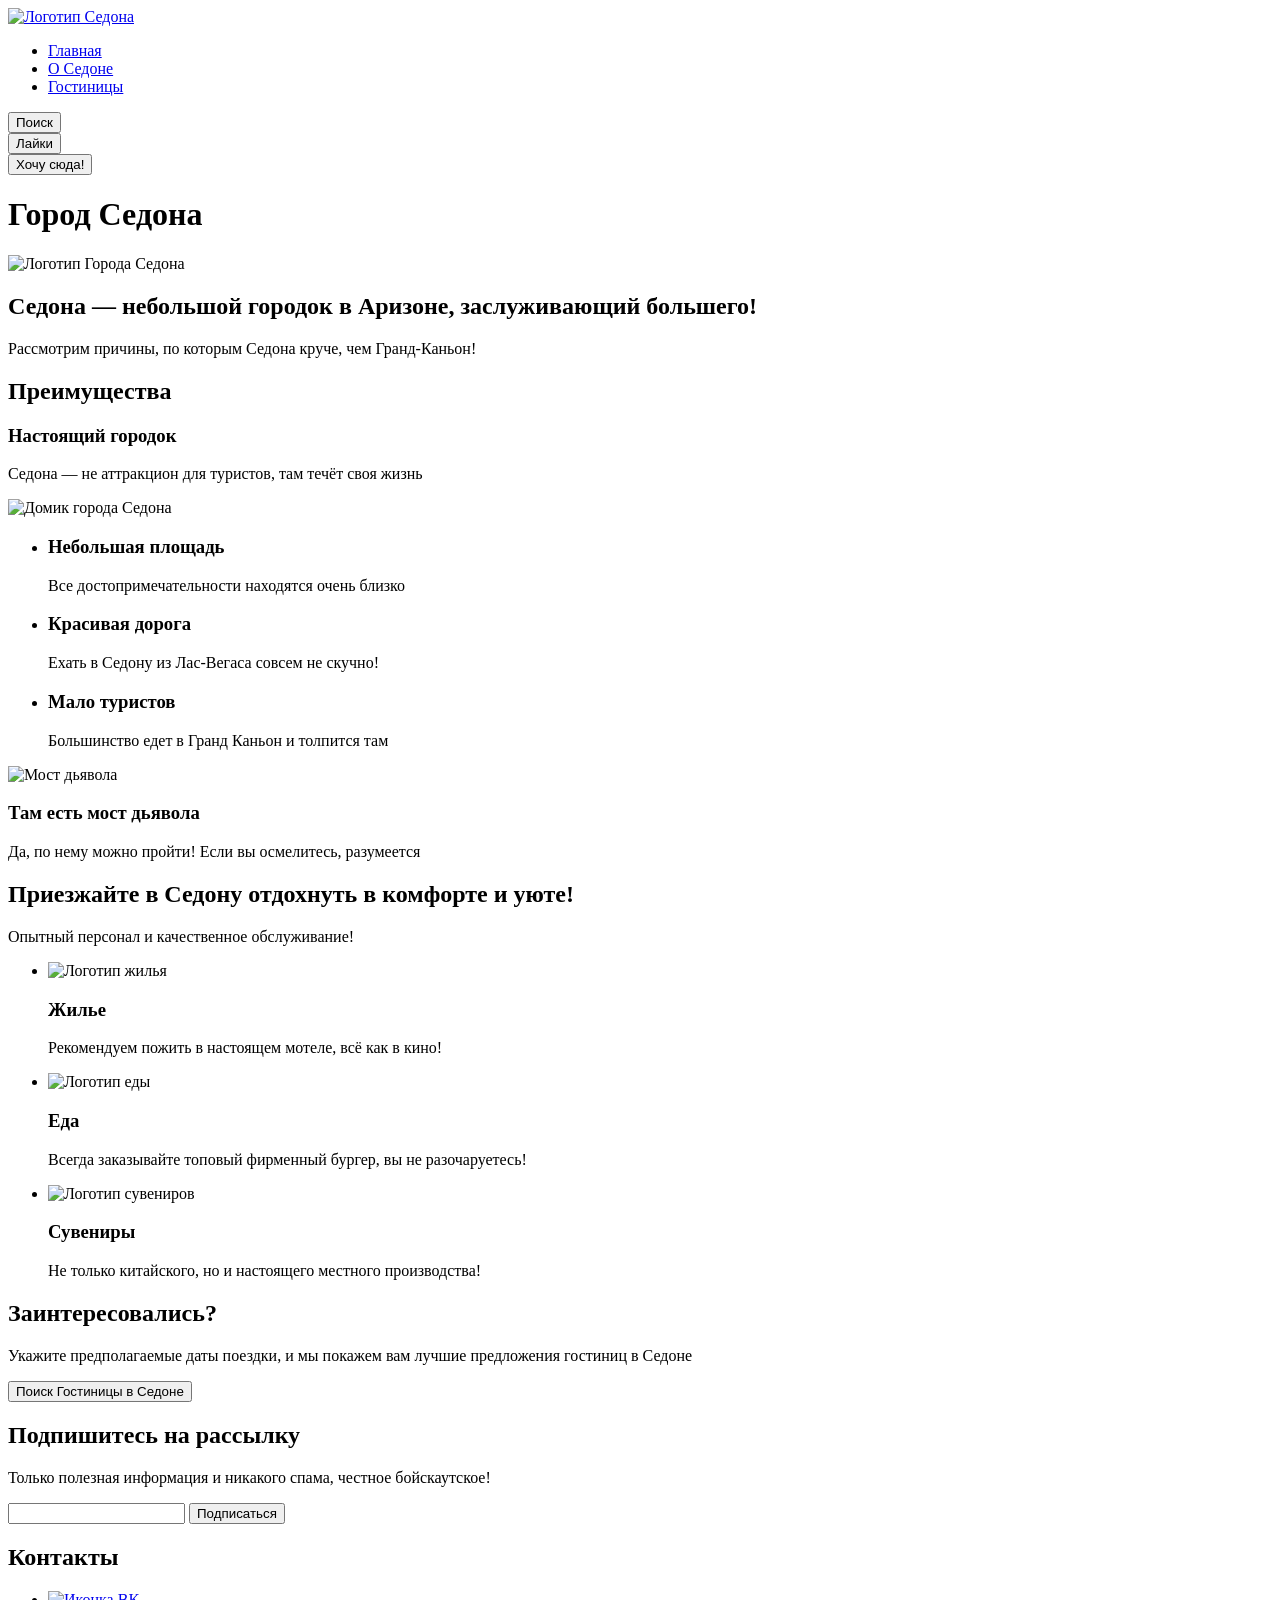
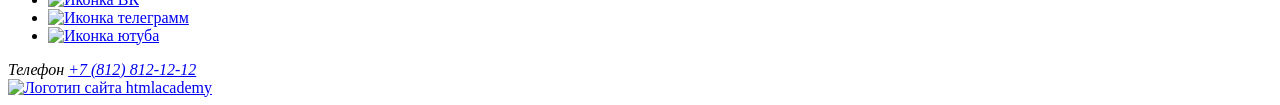
==== index.html @ 0392959b "Исправил ошибки" ====
<!DOCTYPE html>
<html lang="ru">

  <head>
    <meta charset="utf-8">
    <title>HTML Academy: Седона</title>
  </head>

  <body>
    <header class="page-header">
      <nav class="navigation">
        <a class="navigation-link" href="index.html">
          <img class="navigation-logo" src="" alt="Логотип Седона">
        </a>
        <ul class="navigation-list">
        </li>
        <li class="navigation-item">
          <a class="navigation-link" href="index.html">Главная</a>
        </li>
        <li class="navigation-item">
          <a class="navigation-link" href="#">О Седоне</a>
        </li>
        <li class="navigation-item">
          <a class="navigation-link" href="catalog.html">Гостиницы</a>
        </li>
        </ul>
        <div class="navigation-list navigation-user">
          <div class="navigation-item">
            <button class="navigation-button">
              <span class="visually-hidden">Поиск</span>
            </button>
          </div>
          <div class="navigation-item">
            <button class="navigation-button">
              <span class="visually-hidden">Лайки</span>
            </button>
          </div>
          <div class="navigation-item">
            <button class="navigation-button">Хочу сюда!</button>
          </div>
        </div>
      </nav>
    </header>
    <main class="main-index">
      <h1 class="visually-hidden">Город Седона</h1>
      <img class="logo" src="" alt="Логотип Города Седона">
      <section class="description">
        <h2 class="description-title">Седона — небольшой городок в Аризоне,
          заслуживающий большего!
        </h2>
        <p class="description-paragraph">Рассмотрим причины, по которым Седона круче, чем Гранд-Каньон!</p>
      </section>
      <h2 class="visually-hidden">Преимущества</h2>
      <section class="advantages">
        <h3 class="advantages-title">Настоящий городок</h2>
          <p class="advantages-description">Седона — не аттракцион для туристов, там течёт своя жизнь</p>
          <img class="photo-home" src="" alt="Домик города Седона">
      </section>
      <section class="advantages">
        <ul class="advantages-list">
          <li class="advantages-item">
            <h3 class="advantages-title">Небольшая площадь</h3>
            <p class="advantages-description">Все достопримечательности находятся очень близко</p>
          </li>
          <li class="advantages-item">
            <h3 class="advantages-title">Красивая дорога</h3>
            <p class="advantages-description">Ехать в Седону из Лас-Вегаса совсем не скучно!</p>
          </li>
          <li class="advantages-item">
            <h3 class="advantages-title">Мало туристов</h3>
            <p class="advantages-description">Большинство едет в Гранд Каньон и толпится там</p>
          </li>
        </ul>
      </section>
      <section class="advantages">
        <img class="img-home" src="" alt="Мост дьявола">
        <h3 class="advantages-title">Там есть мост дьявола</h2>
          <p class="advantages-description">Да, по нему можно пройти! Если вы осмелитесь, разумеется</p>
      </section>
      <section class="services">
        <h2 class="services-title">Приезжайте в Седону отдохнуть в комфорте и уюте!</h2>
        <p class="services-paragraph">Опытный персонал и качественное обслуживание!</p>
        <ul class="services-list">
          <li class="services-item">
            <img class="services-item-logo" src="" alt="Логотип жилья">
            <h3 class="services-item-title">Жилье</h3>
            <p class="services-item-paragraph">Рекомендуем пожить в настоящем мотеле, всё как в кино!</p>
          </li>
          <li class="services-item">
            <img class="services-item-logo" src="" alt="Логотип еды">
            <h3 class="services-item-title">Еда</h3>
            <p class="services-item-paragraph">Всегда заказывайте
              топовый фирменный бургер, вы не разочаруетесь!</p>
          </li>
          <li class="services-item">
            <img class="services-item-logo" src="" alt="Логотип сувениров">
            <h3 class="services-item-title">Сувениры</h3>
            <p class="services-item-paragraph">Не только китайского,
              но и настоящего местного производства!</p>
          </li>
        </ul>
      </section>
      <section class="search">
        <h2 class="search-title">Заинтересовались?</h2>
        <p class="search-paragraph">Укажите предполагаемые даты поездки, и мы покажем вам лучшие предложения
          гостиниц в Седоне</p>
        <button class="search-button" type="button">Поиск Гостиницы в Седоне</button>
      </section>
      <section class="appointment">
        <h2 class="appointment-title">Подпишитесь на рассылку</h2>
        <p class="appointment-paragraph">Только полезная информация и никакого спама, честное бойскаутское!</p>
        <form class="appointment-form" action="https://echo/htmlacademy.ru" method="post">
          <input type="text" name="appointment-email">
          <button class="appointment-button" type="submit">Подписаться</button>
        </form>
      </section>
    </main>
    <footer class="page-footer">
      <h2 class="visually-hidden">Контакты</h2>
      <section class="page-footer-contact">
        <ul class="page-footer-list">
          <li class="page-footer-item">
            <a class="page-footer-item-vk" href="https://vk.com/htmlacademy" target="_blank">
              <img class="page-footer-item-vk-logo" src="" alt="Иконка ВК">
            </a>
          </li>
          <li class="page-footer-item">
            <a class="page-footer-item-tg" href="https://t.me/htmlacademy" target="_blank">
              <img class="page-footer-item-tg-logo" src="" alt="Иконка телеграмм">
            </a>
          </li>
          <li class="page-footer-item">
            <a class="page-footer-item-youtube" href="https://www.youtube.com/user/htmlacademyru" target="_blank">
              <img class="page-footer-item-vk-youtube" src="" alt="Иконка ютуба">
            </a>
          </li>
        </ul>
      </section>
      <section class="page-footer-phone">
        <address class="page-footer-phone-address">
          <span class="visually-hidden">Телефон</span>
          <a class="page-footer-phone-address-number" href="tel:+78128121212">+7 (812) 812-12-12</a>
        </address>
      </section>
      <section class="page-footer-site">
        <a class="page-footer-site-link" href="https://htmlacademy.ru/" target="_blank">
          <img class="page-footer-site-logo" src="" alt="Логотип сайта htmlacademy">
        </a>
      </section>
    </footer>

  </body>

</html>
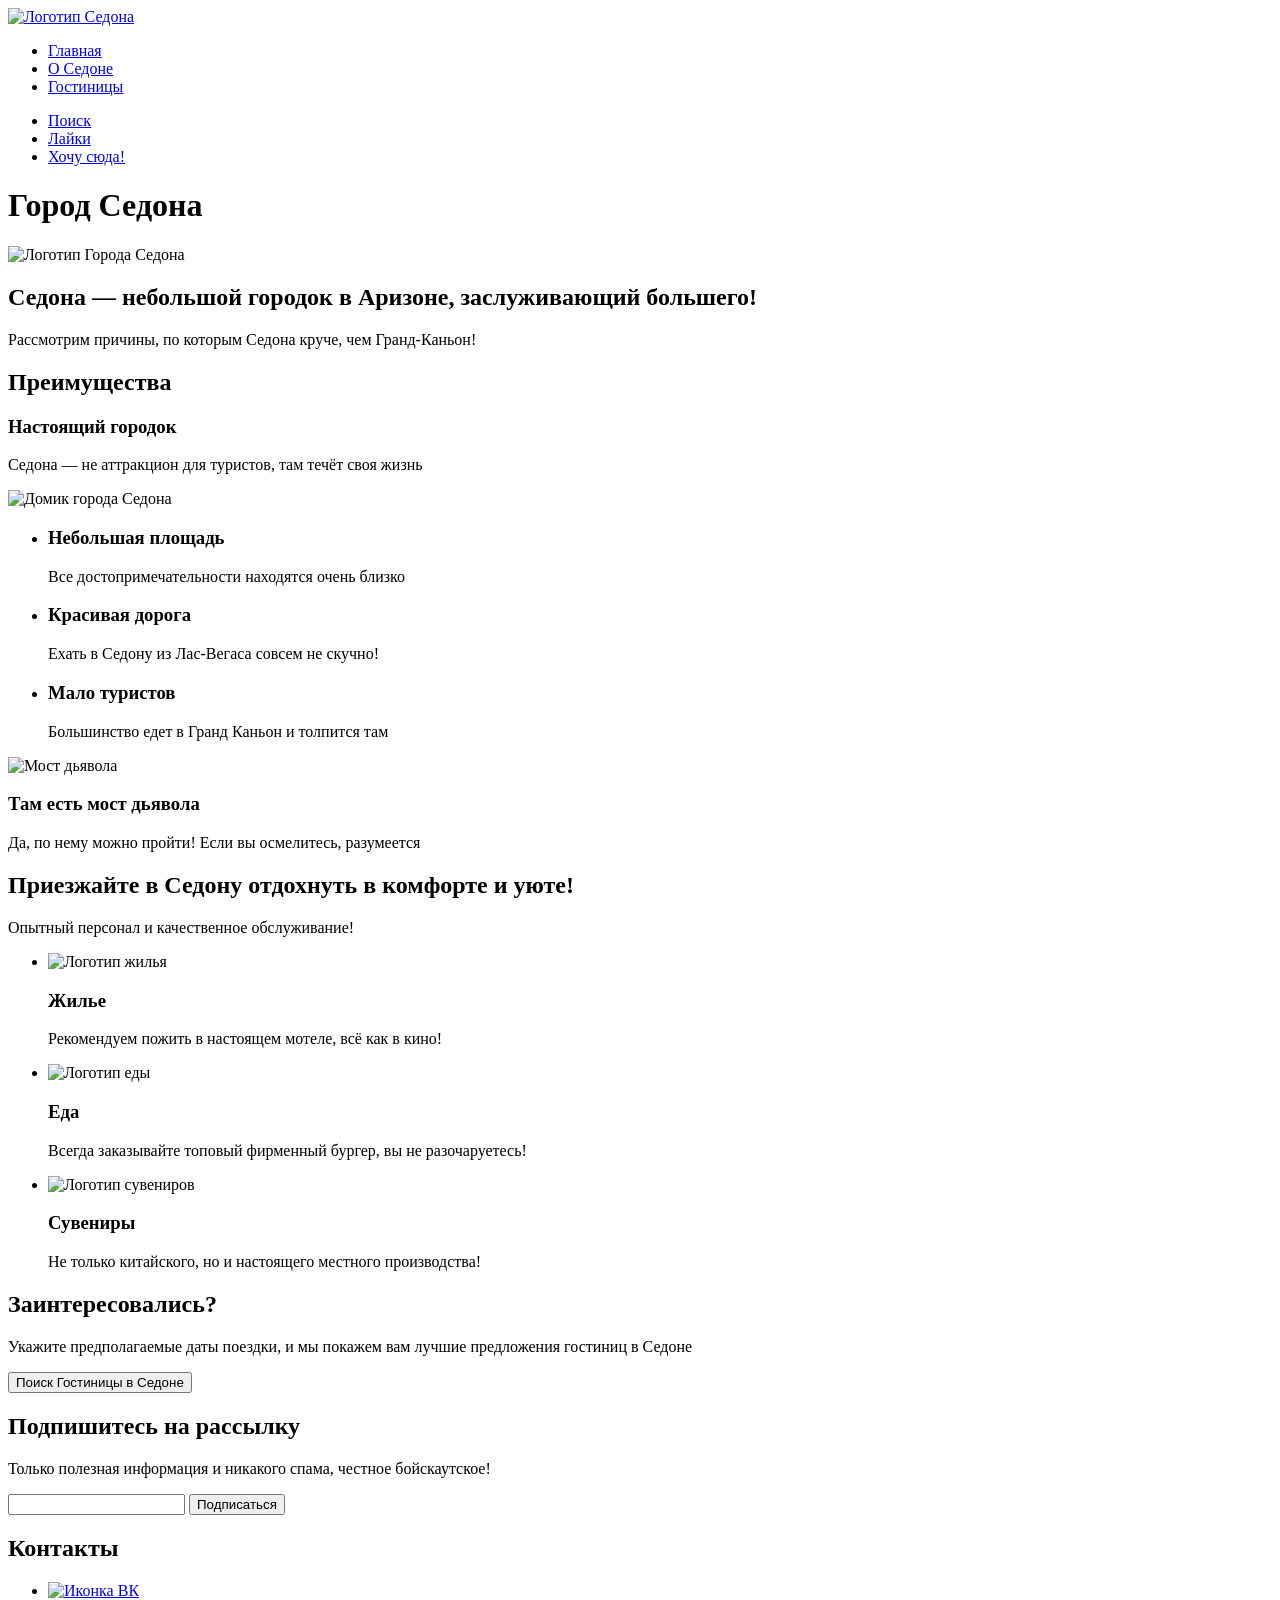
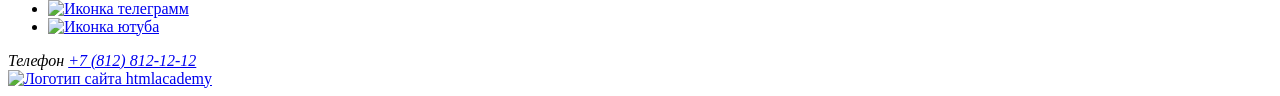
==== commit cbd17222: "Сделал поправки" ====
--- a/index.html
+++ b/index.html
@@ -9,7 +9,7 @@
   <body>
     <header class="page-header">
       <nav class="navigation">
-        <a class="navigation-link" href="index.html">
+        <a class="navigation-link" href="index.html" aria-current="page">
           <img class="navigation-logo" src="" alt="Логотип Седона">
         </a>
         <ul class="navigation-list">
@@ -24,21 +24,21 @@
           <a class="navigation-link" href="catalog.html">Гостиницы</a>
         </li>
         </ul>
-        <div class="navigation-list navigation-user">
-          <div class="navigation-item">
-            <button class="navigation-button">
+        <ul class="navigation-user">
+          <li class="navigation-user-item">
+            <a class="navigation-user-link" href="#">
               <span class="visually-hidden">Поиск</span>
-            </button>
-          </div>
-          <div class="navigation-item">
-            <button class="navigation-button">
+            </a>
+          </li>
+          <li class="navigation-user-item">
+            <a class="navigation-user-link" href="#">
               <span class="visually-hidden">Лайки</span>
-            </button>
-          </div>
-          <div class="navigation-item">
-            <button class="navigation-button">Хочу сюда!</button>
-          </div>
-        </div>
+            </a>
+          </li>
+          <li class="navigation-user-item">
+            <a class="navigation-user-link" href="#">Хочу сюда!</a>
+          </li>
+        </ul>
       </nav>
     </header>
     <main class="main-index">
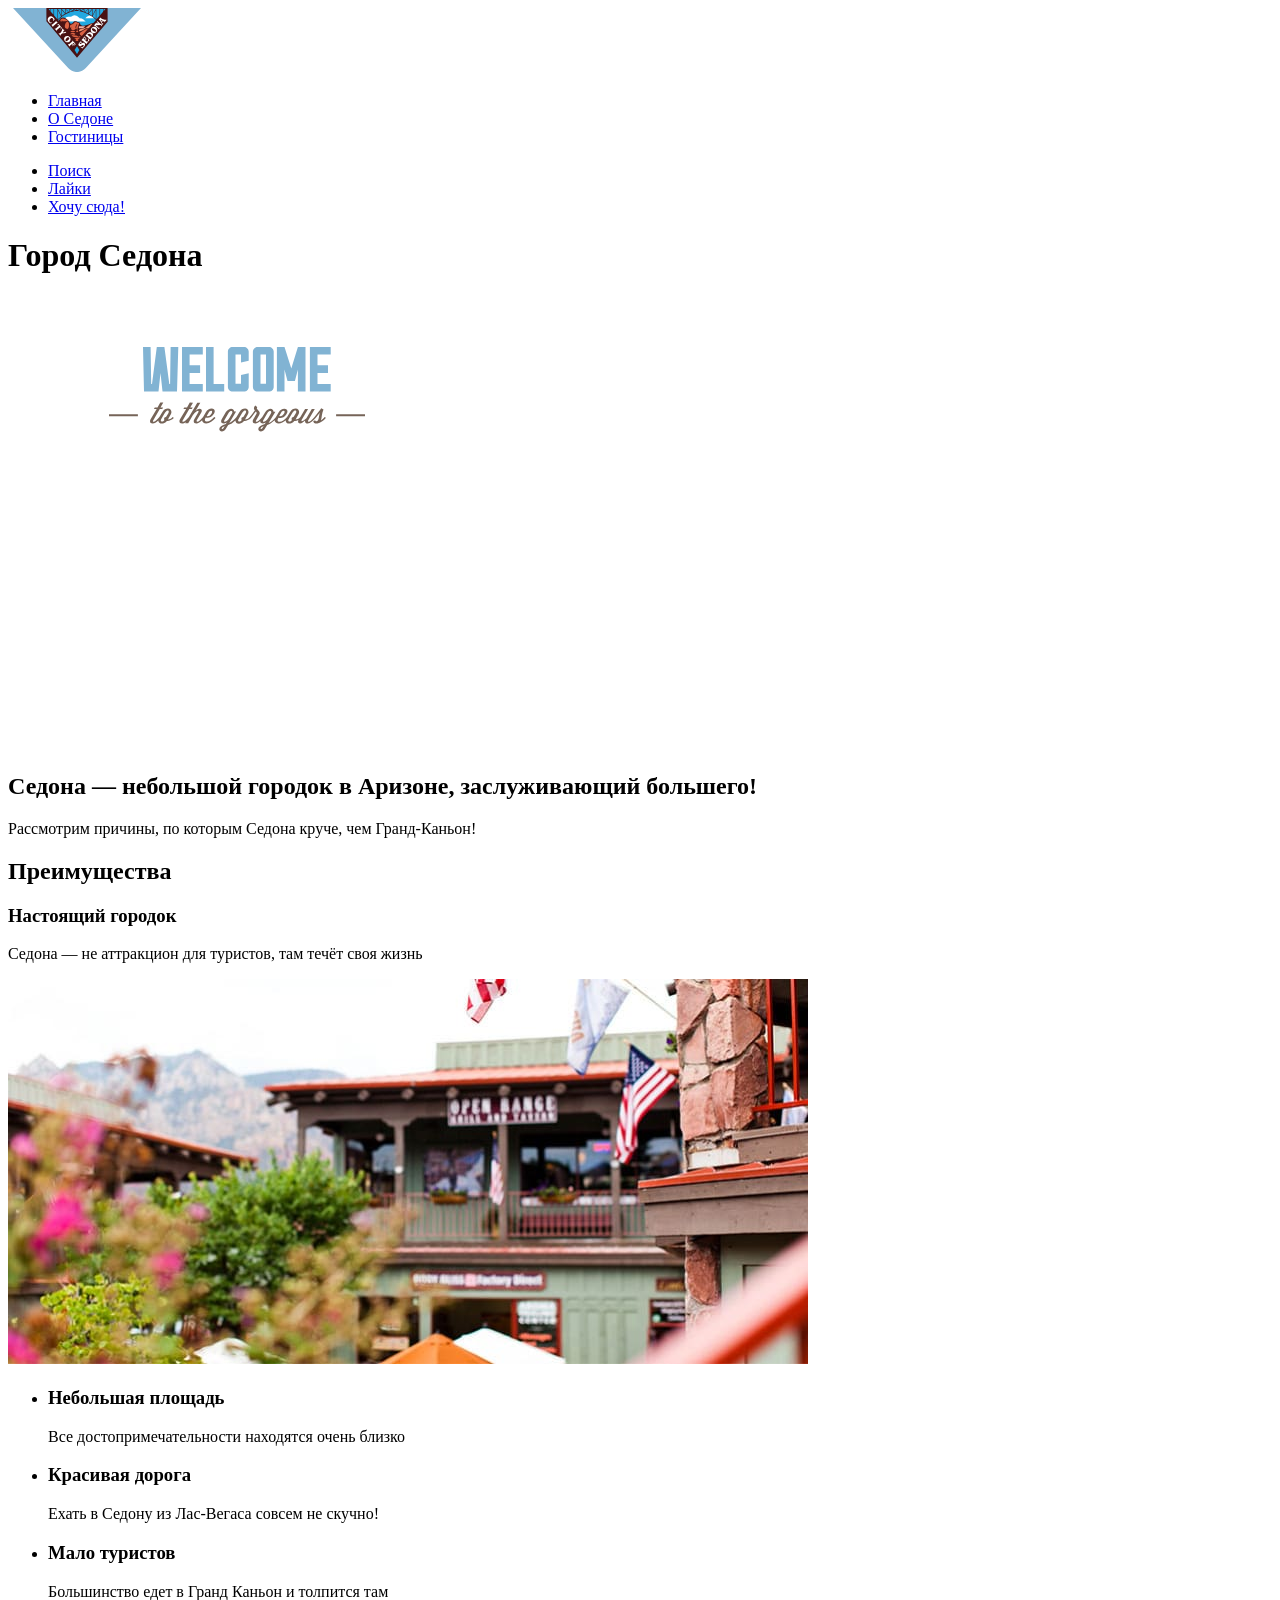
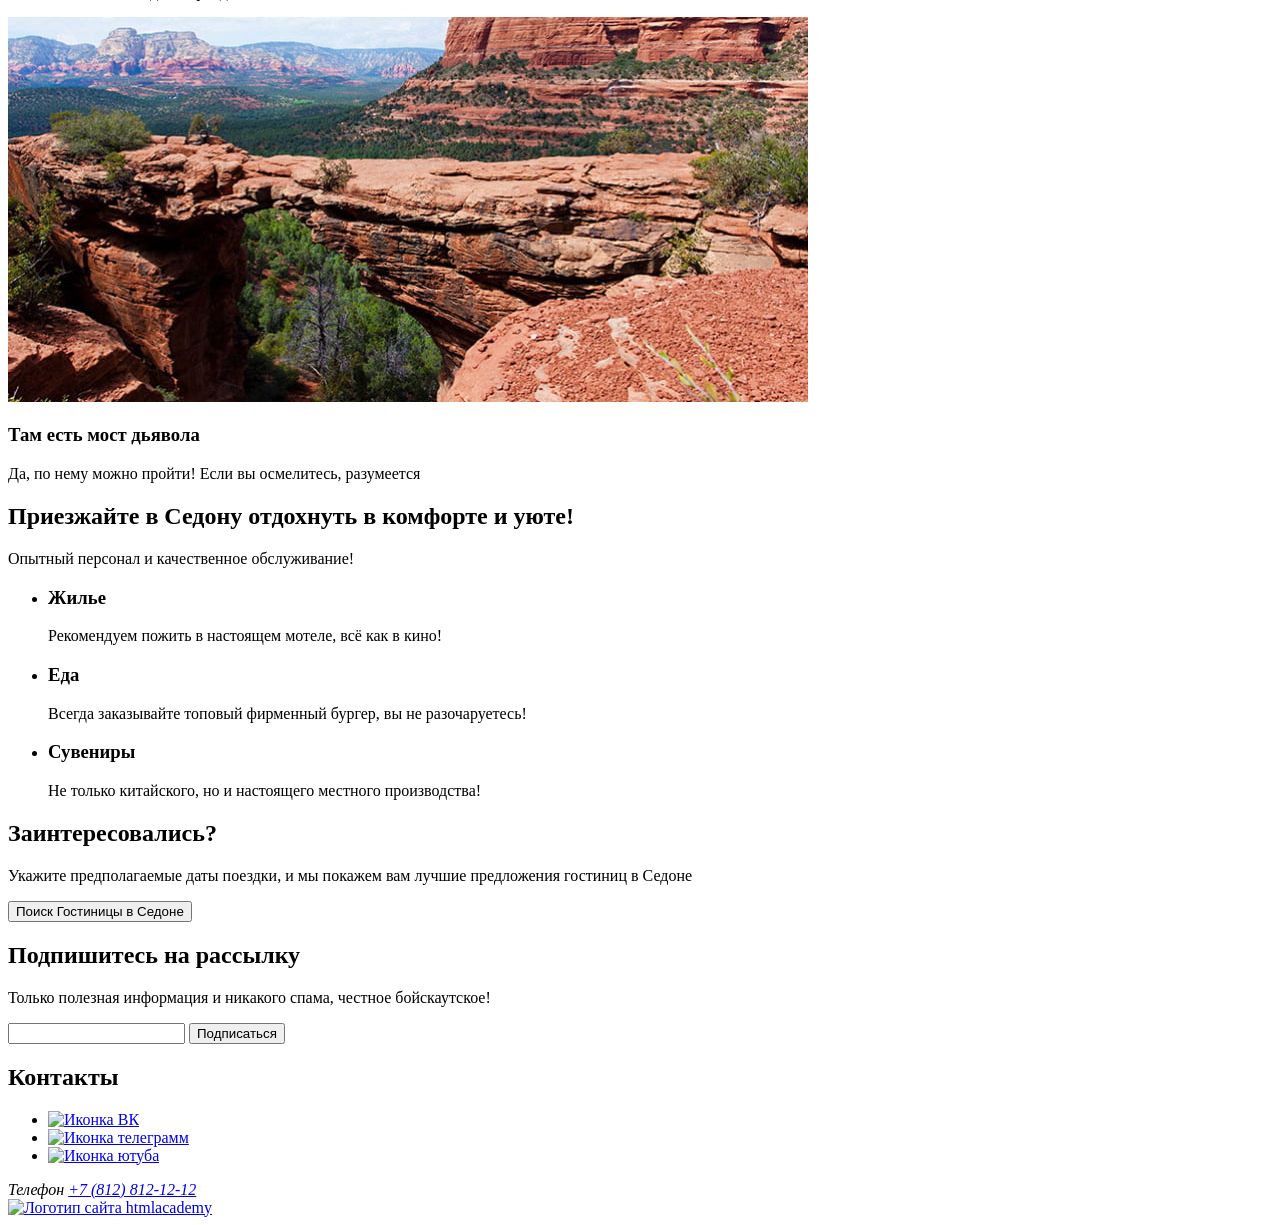
==== commit f76219cb: "добавил изображения на сайт" ====
--- a/index.html
+++ b/index.html
@@ -10,7 +10,7 @@
     <header class="page-header">
       <nav class="navigation">
         <a class="navigation-link" href="index.html" aria-current="page">
-          <img class="navigation-logo" src="" alt="Логотип Седона">
+          <img  class="navigation-logo" src="images/logo.svg" width="138" height="64" alt="Логотип Седона">
         </a>
         <ul class="navigation-list">
         </li>
@@ -43,7 +43,7 @@
     </header>
     <main class="main-index">
       <h1 class="visually-hidden">Город Седона</h1>
-      <img class="logo" src="" alt="Логотип Города Седона">
+      <img class="logo" src="images/welcome.svg" width="458"  height= "453" alt= "Логотип Города Седона">
       <section class="description">
         <h2 class="description-title">Седона — небольшой городок в Аризоне,
           заслуживающий большего!
@@ -54,7 +54,7 @@
       <section class="advantages">
         <h3 class="advantages-title">Настоящий городок</h2>
           <p class="advantages-description">Седона — не аттракцион для туристов, там течёт своя жизнь</p>
-          <img class="photo-home" src="" alt="Домик города Седона">
+          <img class="photo-home" src="images/home-sedona.jpg" width="800" height="385" alt="Домик города Седона">
       </section>
       <section class="advantages">
         <ul class="advantages-list">
@@ -73,7 +73,7 @@
         </ul>
       </section>
       <section class="advantages">
-        <img class="img-home" src="" alt="Мост дьявола">
+        <img class="img-home" src="images/canyon.jpg" width="800"  height="385"  alt="Мост дьявола">
         <h3 class="advantages-title">Там есть мост дьявола</h2>
           <p class="advantages-description">Да, по нему можно пройти! Если вы осмелитесь, разумеется</p>
       </section>
@@ -82,18 +82,15 @@
         <p class="services-paragraph">Опытный персонал и качественное обслуживание!</p>
         <ul class="services-list">
           <li class="services-item">
-            <img class="services-item-logo" src="" alt="Логотип жилья">
             <h3 class="services-item-title">Жилье</h3>
             <p class="services-item-paragraph">Рекомендуем пожить в настоящем мотеле, всё как в кино!</p>
           </li>
           <li class="services-item">
-            <img class="services-item-logo" src="" alt="Логотип еды">
             <h3 class="services-item-title">Еда</h3>
             <p class="services-item-paragraph">Всегда заказывайте
               топовый фирменный бургер, вы не разочаруетесь!</p>
           </li>
           <li class="services-item">
-            <img class="services-item-logo" src="" alt="Логотип сувениров">
             <h3 class="services-item-title">Сувениры</h3>
             <p class="services-item-paragraph">Не только китайского,
               но и настоящего местного производства!</p>
@@ -115,13 +112,13 @@
         </form>
       </section>
     </main>
-    <footer class="page-footer">
+     <footer class="page-footer">
       <h2 class="visually-hidden">Контакты</h2>
       <section class="page-footer-contact">
         <ul class="page-footer-list">
           <li class="page-footer-item">
             <a class="page-footer-item-vk" href="https://vk.com/htmlacademy" target="_blank">
-              <img class="page-footer-item-vk-logo" src="" alt="Иконка ВК">
+              <img class="page-footer-item-vk-logo" src=""  alt="Иконка ВК">
             </a>
           </li>
           <li class="page-footer-item">
@@ -131,7 +128,7 @@
           </li>
           <li class="page-footer-item">
             <a class="page-footer-item-youtube" href="https://www.youtube.com/user/htmlacademyru" target="_blank">
-              <img class="page-footer-item-vk-youtube" src="" alt="Иконка ютуба">
+              <img class="page-footer-item-vk-youtube" src=""  alt="Иконка ютуба">
             </a>
           </li>
         </ul>
@@ -144,7 +141,7 @@
       </section>
       <section class="page-footer-site">
         <a class="page-footer-site-link" href="https://htmlacademy.ru/" target="_blank">
-          <img class="page-footer-site-logo" src="" alt="Логотип сайта htmlacademy">
+          <img class="page-footer-site-logo" src=""  alt="Логотип сайта htmlacademy">
         </a>
       </section>
     </footer>
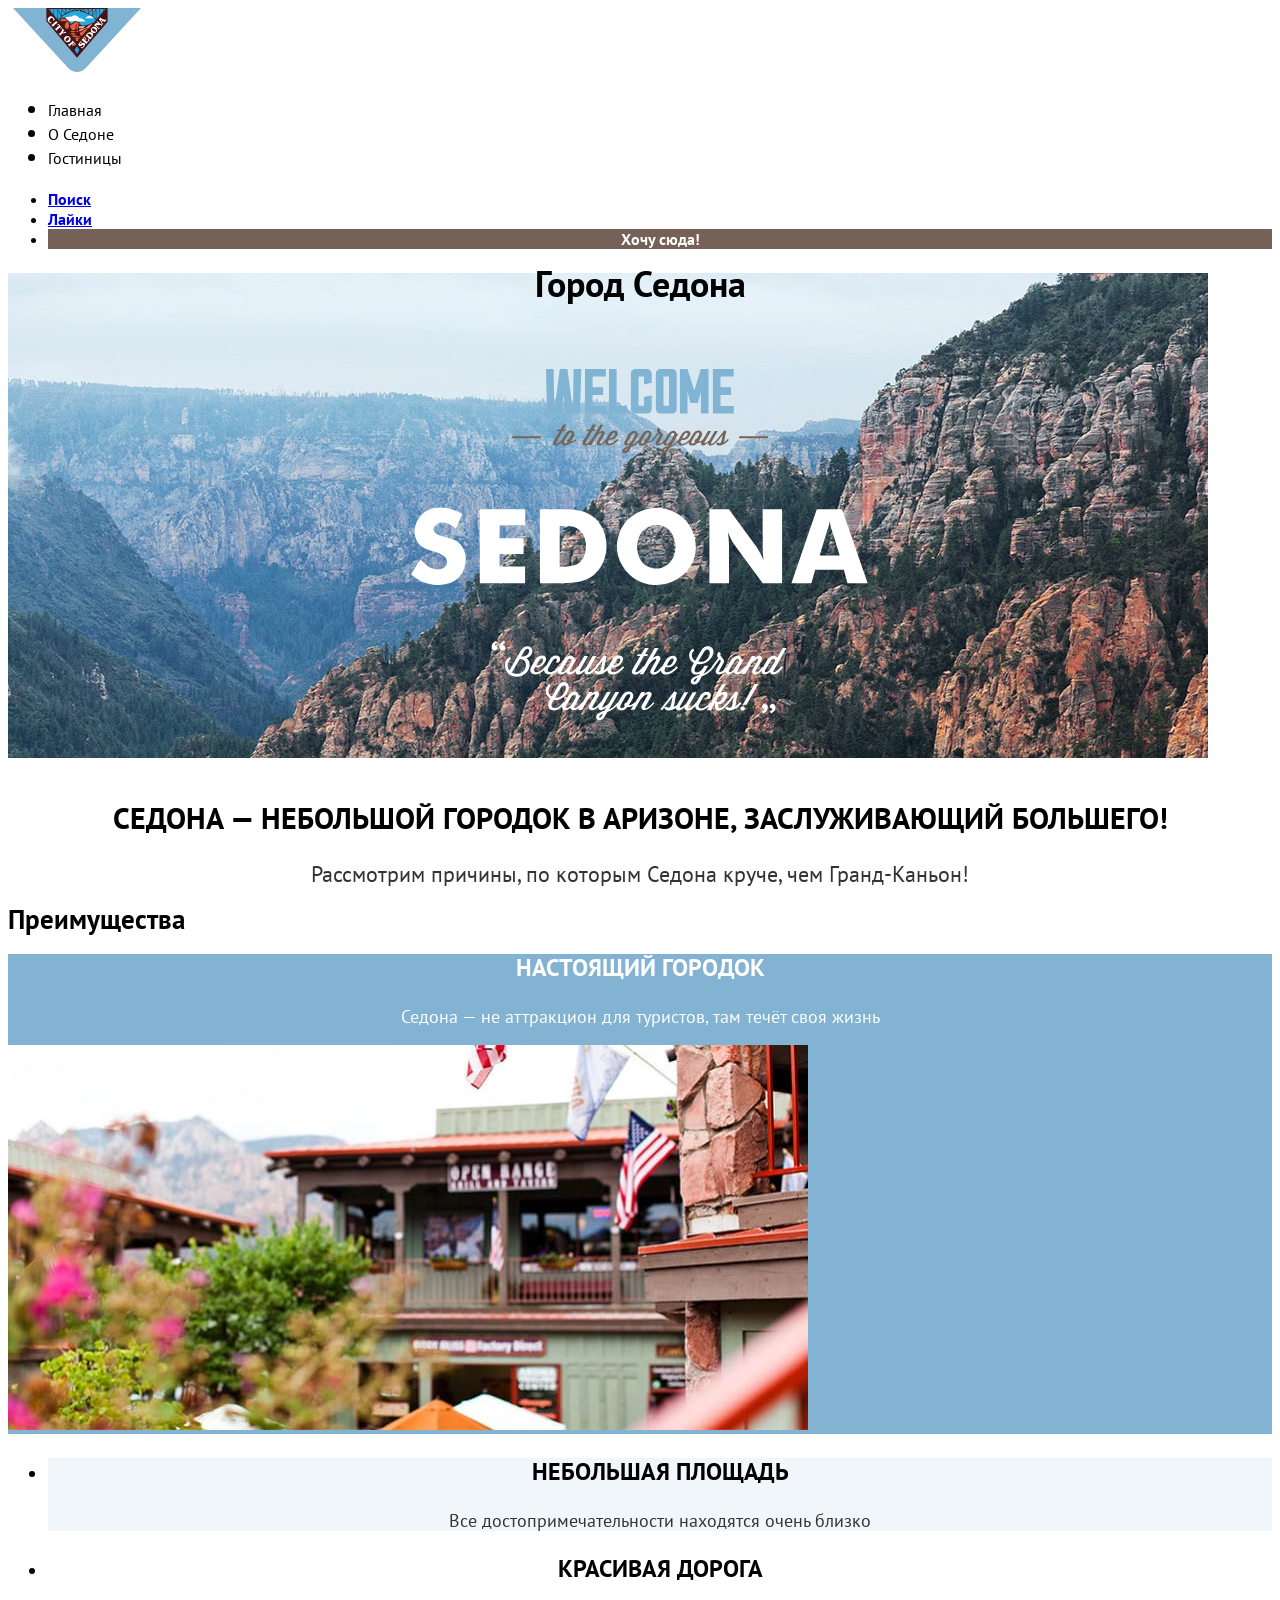
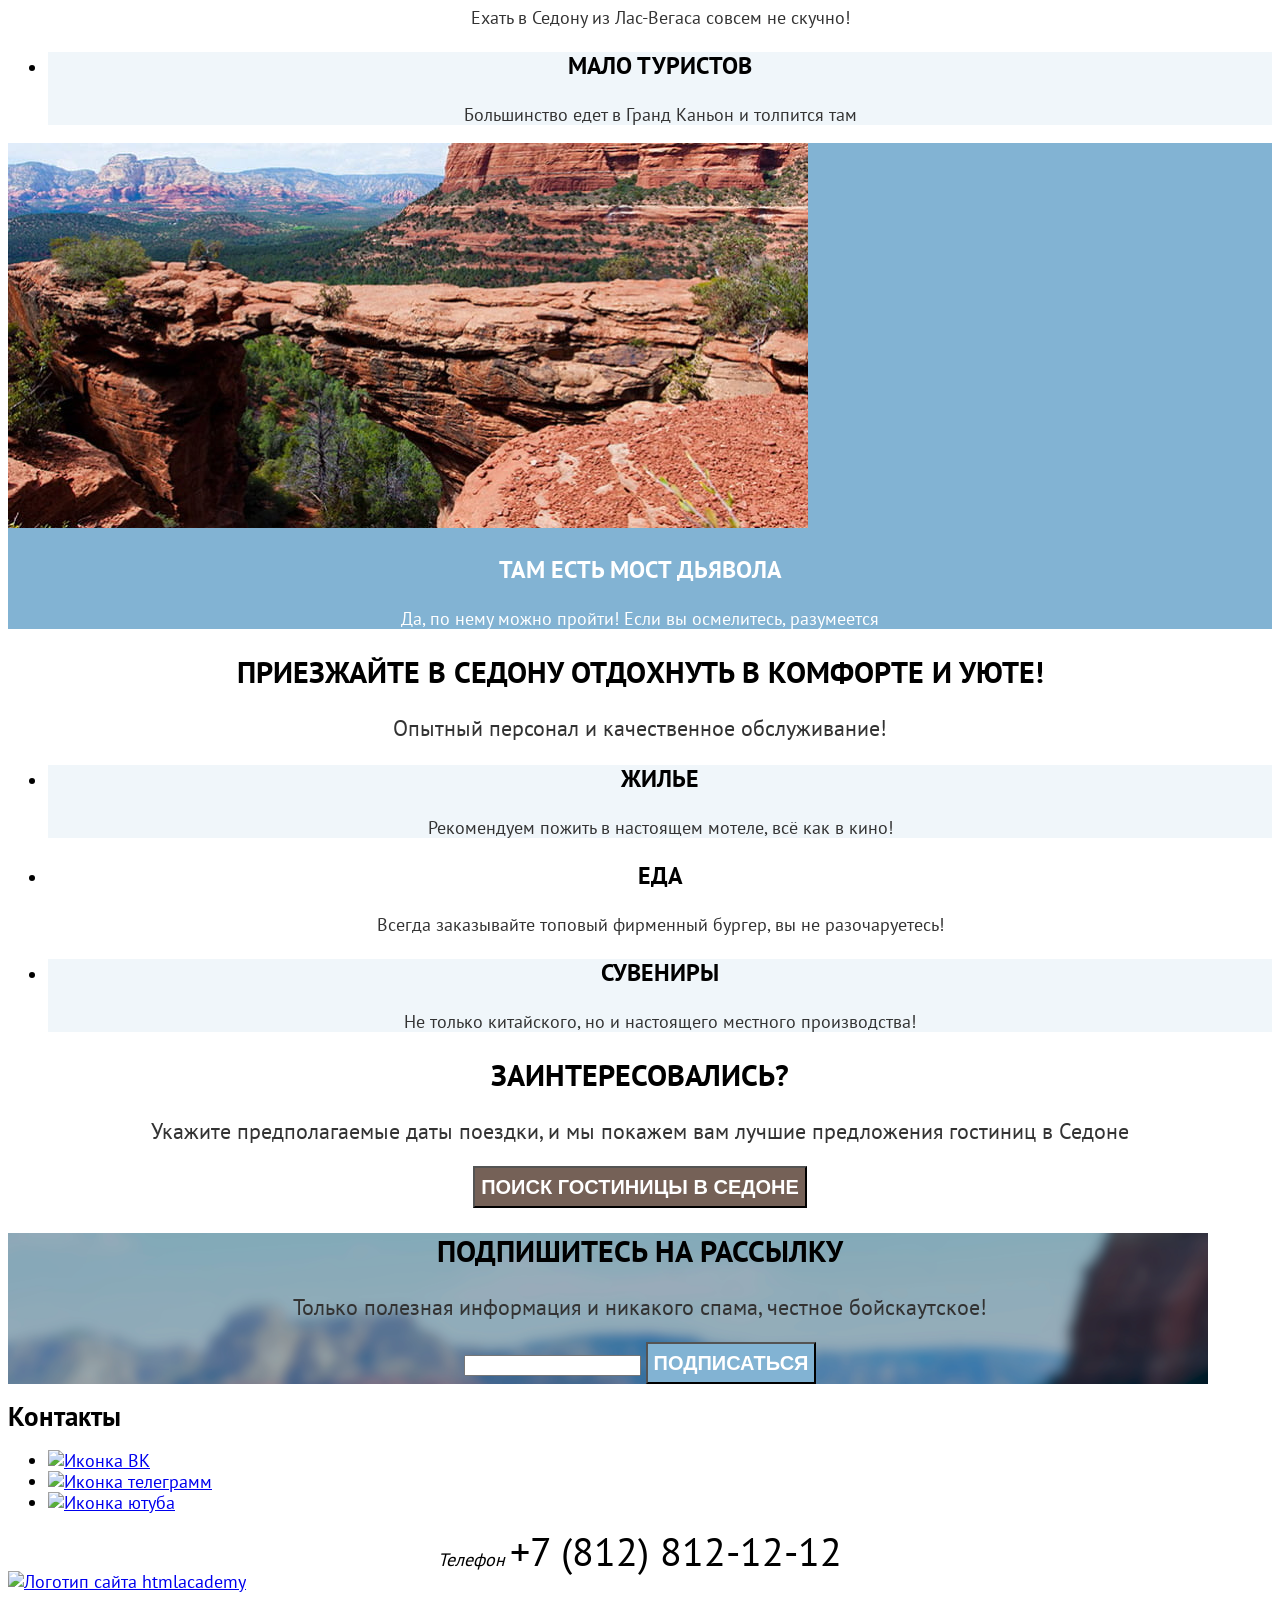
==== commit 77e04d50: "Стилизовал сайт" ====
--- a/index.html
+++ b/index.html
@@ -3,6 +3,7 @@
 
   <head>
     <meta charset="utf-8">
+    <link rel="stylesheet" href="styles/styles.css">
     <title>HTML Academy: Седона</title>
   </head>
 
@@ -35,15 +36,17 @@
               <span class="visually-hidden">Лайки</span>
             </a>
           </li>
-          <li class="navigation-user-item">
-            <a class="navigation-user-link" href="#">Хочу сюда!</a>
+          <li class="navigation-user-item-here">
+            <a class="navigation-user-link-here" href="#">Хочу сюда!</a>
           </li>
         </ul>
       </nav>
     </header>
     <main class="main-index">
+      <div class = "image-container">
       <h1 class="visually-hidden">Город Седона</h1>
       <img class="logo" src="images/welcome.svg" width="458"  height= "453" alt= "Логотип Города Седона">
+      </div>
       <section class="description">
         <h2 class="description-title">Седона — небольшой городок в Аризоне,
           заслуживающий большего!
@@ -52,21 +55,21 @@
       </section>
       <h2 class="visually-hidden">Преимущества</h2>
       <section class="advantages">
-        <h3 class="advantages-title">Настоящий городок</h2>
-          <p class="advantages-description">Седона — не аттракцион для туристов, там течёт своя жизнь</p>
+        <h3 class="advantages-sity-title">Настоящий городок</h2>
+          <p class="advantages-sity-descriptions">Седона — не аттракцион для туристов, там течёт своя жизнь</p>
           <img class="photo-home" src="images/home-sedona.jpg" width="800" height="385" alt="Домик города Седона">
       </section>
-      <section class="advantages">
-        <ul class="advantages-list">
-          <li class="advantages-item">
+      <section class="advantages-specifications">
+        <ul class="advantages-specifications-list">
+          <li class="advantages-item-square">
             <h3 class="advantages-title">Небольшая площадь</h3>
             <p class="advantages-description">Все достопримечательности находятся очень близко</p>
           </li>
-          <li class="advantages-item">
+          <li class="advantages-item-road">
             <h3 class="advantages-title">Красивая дорога</h3>
             <p class="advantages-description">Ехать в Седону из Лас-Вегаса совсем не скучно!</p>
           </li>
-          <li class="advantages-item">
+          <li class="advantages-item-square ">
             <h3 class="advantages-title">Мало туристов</h3>
             <p class="advantages-description">Большинство едет в Гранд Каньон и толпится там</p>
           </li>
@@ -74,14 +77,14 @@
       </section>
       <section class="advantages">
         <img class="img-home" src="images/canyon.jpg" width="800"  height="385"  alt="Мост дьявола">
-        <h3 class="advantages-title">Там есть мост дьявола</h2>
-          <p class="advantages-description">Да, по нему можно пройти! Если вы осмелитесь, разумеется</p>
+        <h3 class="advantages-sity-title">Там есть мост дьявола</h2>
+          <p class="advantages-sity-descriptions">Да, по нему можно пройти! Если вы осмелитесь, разумеется</p>
       </section>
       <section class="services">
         <h2 class="services-title">Приезжайте в Седону отдохнуть в комфорте и уюте!</h2>
         <p class="services-paragraph">Опытный персонал и качественное обслуживание!</p>
         <ul class="services-list">
-          <li class="services-item">
+          <li class="services-items">
             <h3 class="services-item-title">Жилье</h3>
             <p class="services-item-paragraph">Рекомендуем пожить в настоящем мотеле, всё как в кино!</p>
           </li>
@@ -90,7 +93,7 @@
             <p class="services-item-paragraph">Всегда заказывайте
               топовый фирменный бургер, вы не разочаруетесь!</p>
           </li>
-          <li class="services-item">
+          <li class="services-items">
             <h3 class="services-item-title">Сувениры</h3>
             <p class="services-item-paragraph">Не только китайского,
               но и настоящего местного производства!</p>
--- a/styles/styles.css
+++ b/styles/styles.css
@@ -0,0 +1,265 @@
+@font-face {
+  font-family: "PT Sans";
+  font-style: normal;
+  font-weight: 400;
+  src: url(../fonts/ptsans-400.woff2) format("woff2");
+  font-display: swap;
+}
+
+@font-face {
+  font-family: "PT Sans";
+  font-style: normal;
+  font-weight: 700;
+  src: url(../fonts/ptsans-700.woff2) format("woff2");
+  font-display: swap;
+}
+
+body {
+  font-family: "PT Sans", sans-serif;
+  font-size: 18px;
+  line-height: 21px;
+  background-color: #FFF;
+  color: #000;
+  font-weight: 400;
+}
+
+.page-header {
+  background-color: inherit;
+  font-size: 20px;
+  line-height: 24px;
+}
+
+.navigation-link {
+  text-align: center;
+  color: inherit;
+  text-decoration: none;
+  font-size: 20px;
+  font-weight: 700;
+  line-height: 24px;
+}
+
+.navigation-user {
+  font-size: 16px;
+  line-height: 20px;
+  font-weight: 700;
+
+}
+
+.navigation-user-item-here {
+  background-color: #756157;
+}
+
+.navigation-user-link-here {
+  color: #FFF;
+  text-decoration: none;
+}
+
+.image-container {
+  background-image: url("../images/index-background.jpg");
+  background-repeat: no-repeat;
+  text-align: center;
+}
+
+.description-title,.services-title, .search-title, .appointment-title  {
+  font-size: 30px;
+  font-weight: 700;
+  line-height: 36px;
+  text-transform: uppercase;
+}
+
+.description-paragraph, .search-paragraph, .services-paragraph, .appointment-paragraph {
+  font-size: 22px;
+  font-weight: 400;
+  line-height: 26px;
+  color: #333;
+}
+
+.advantages {
+  background-color: #82B3D3;
+}
+
+.advantages-sity-title {
+  text-align: center;
+  font-size: 24px;
+  font-weight: 700;
+  line-height: 28px;
+  text-transform: uppercase;
+  color:#FFF;
+}
+
+.advantages-sity-descriptions {
+  font-size: 18px;
+  font-weight: 400;
+  line-height: 21px;
+  text-align: center;
+  color: #FFF;
+}
+
+.advantages-item-square {
+  background-color: rgba(131, 179, 211, 0.12);
+}
+
+.advantages-title {
+  font-size: 24px;
+  font-weight: 700;
+  line-height: 28px;
+  text-transform: uppercase;
+}
+
+.advantages-description, .results-info-hotel, .results-info-price,  .services-item-paragraph, .results-sort {
+  font-size: 18px;
+  font-weight: 400;
+  line-height: 21px;
+  color: #333;
+}
+
+.services-items {
+  background-color: rgba(131, 179, 211, 0.12);
+}
+
+.services-item-title {
+  font-size: 24px;
+  font-weight: 700;
+  line-height: 28px;
+  text-transform: uppercase;
+}
+
+.search, .services,.page-footer-phone-address, .advantages-specifications, .description, .navigation-user-item-here, .appointment, .appointment-inner{
+  text-align: center;
+}
+
+.search-button {
+  background-color: #756157;
+  font-size: 20px;
+  font-weight: 700;
+  line-height: 36px;
+  text-transform: uppercase;
+  color: #FFF;
+}
+
+.appointment {
+  background-image: url("../images/Subscribe.png");
+  background-color: #FFF;
+  background-repeat: no-repeat;
+}
+
+.appointment-button {
+  background-color: #82B3D3;
+  font-size: 20px;
+  font-weight: 700;
+  line-height: 36px;
+  text-transform: uppercase;
+  color: #FFF;
+}
+
+.page-footer-phone-address-number {
+  font-style: normal;
+  font-size: 40px;
+  text-transform: uppercase;
+  line-height: 40px;
+  text-decoration: none;
+  color: inherit;
+}
+
+.container-photo{
+  background-color: #000;
+  background-image: url("../images/filtr.png");
+  background-repeat: no-repeat;
+  color: #FFF
+}
+
+.inner-header-title {
+  font-size: 60px;
+  font-weight: 700;
+  line-height: 78px;
+}
+
+.navigation-link {
+  font-size: 16px;
+  line-height: 21px;
+  font-weight: 400;
+}
+
+.catalog-filter-title {
+  font-size: 20px;
+  font-weight: 700;
+  line-height: 24px;
+}
+
+.catalog-filter-item {
+  font-size: 18px;
+  font-weight: 400;
+  line-height: 23px;
+}
+
+.catalog-button-submit {
+  background-color: #82B3D3;
+  font-size: 16px;
+  font-weight: 700;
+  line-height: 20px;
+  color: inherit;
+}
+
+.catalog-button-reset {
+  font-size: 16px;
+  font-weight: 700;
+  line-height: 20px;
+  color: inherit;
+}
+
+.results-title {
+  font-size: 30px;
+  font-weight: 700;
+  line-height: 36px;
+  text-transform: uppercase;
+}
+
+.results-card-link{
+  font-size: 24px;
+  font-weight: 700;
+  line-height: 28px;
+  text-transform: uppercase;
+  color: inherit;
+  text-decoration: none;
+}
+
+.results-actions-detailed {
+  background-color: #756157;
+  font-size: 16px;
+  color: #FFF;
+  font-weight: 700;
+  line-height: 20px;
+  text-transform: uppercase;
+  text-decoration: none;
+}
+
+.results-actions-favourites {
+  background-color: #82B3D3;
+  font-size: 16px;
+  font-weight: 700;
+   text-transform: uppercase;
+   color: #FFF;
+}
+
+.results-rating-rating {
+  font-size: 16px;
+  color: #333;
+  font-weight: 400;
+  line-height: 20px;
+  text-transform: uppercase;
+}
+
+.pagination-link{
+  background-color: #82B3D3;
+  font-size: 20px;
+  color: #FFF;
+  font-weight: 700;
+  text-transform: uppercase;
+  text-decoration: none;
+}
+
+.pagination-dots {
+  font-size: 22px;
+  font-weight: 400;
+  line-height: 26px;
+}
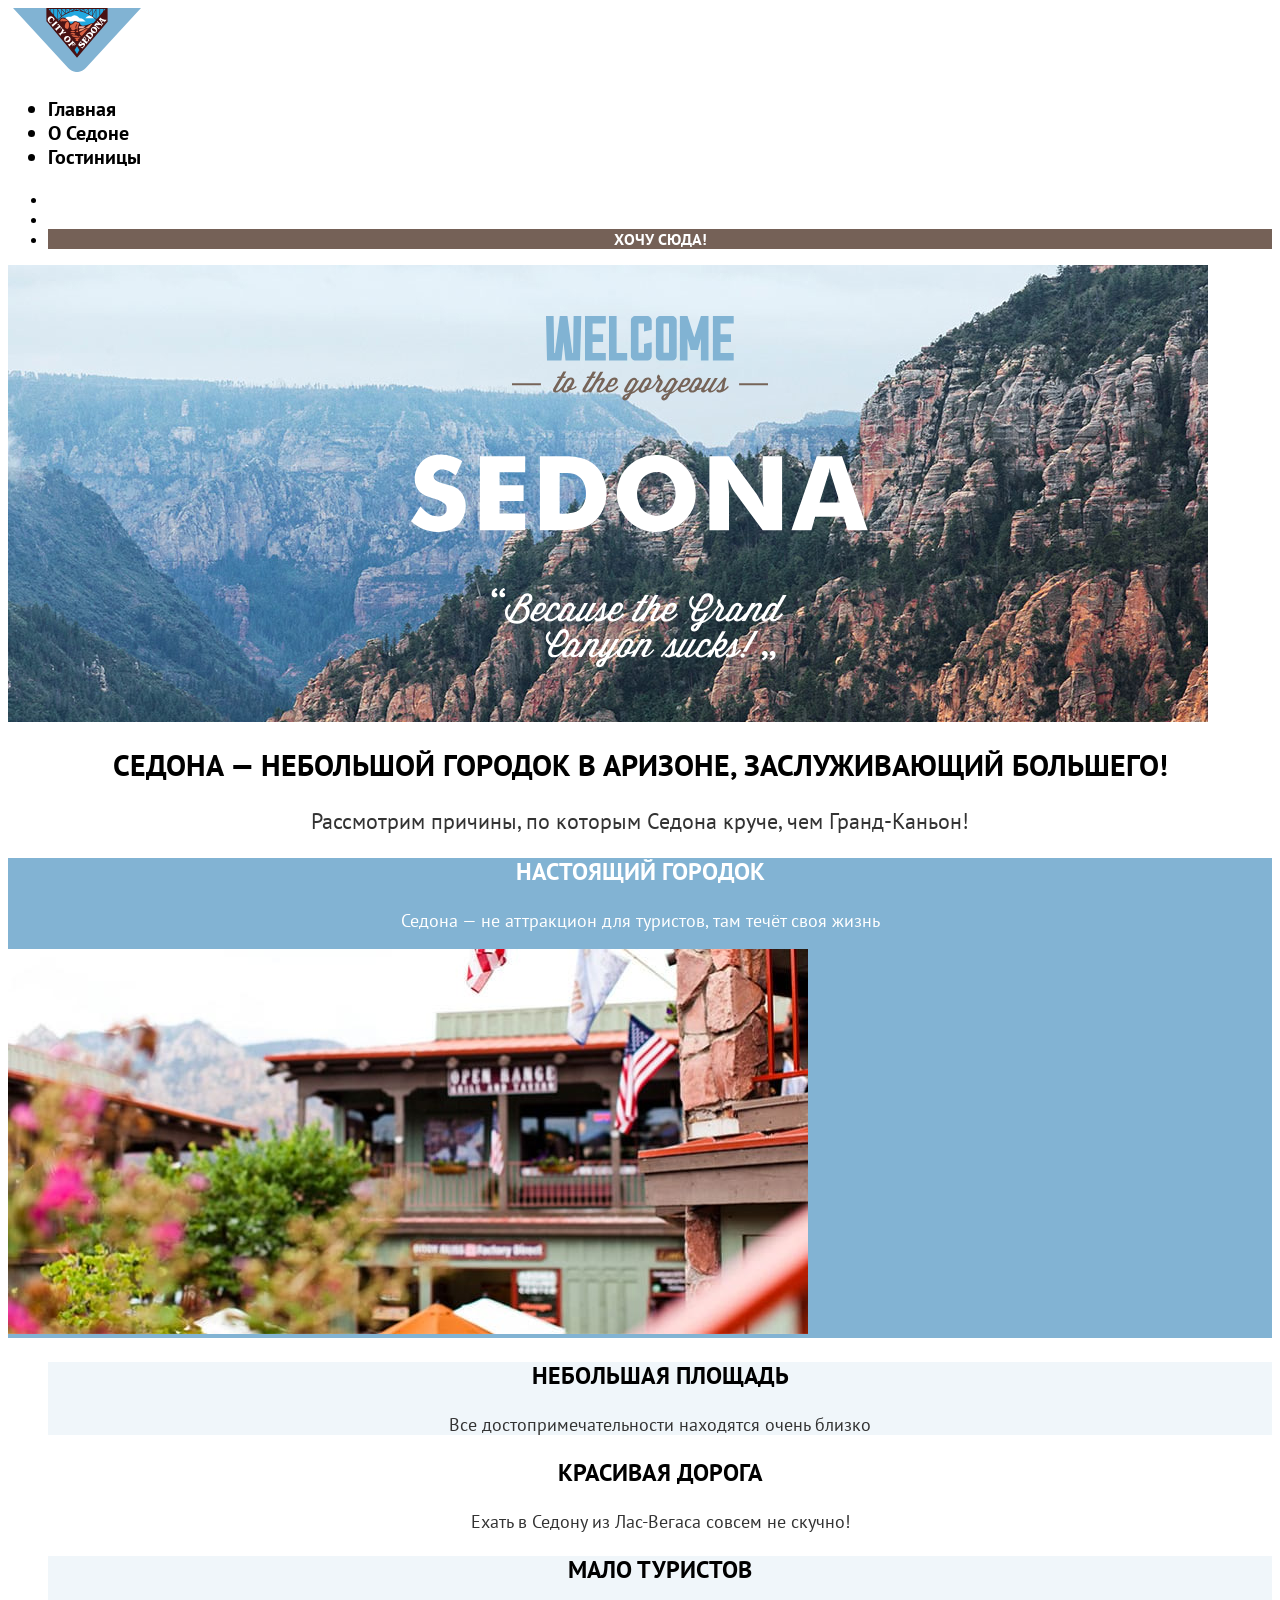
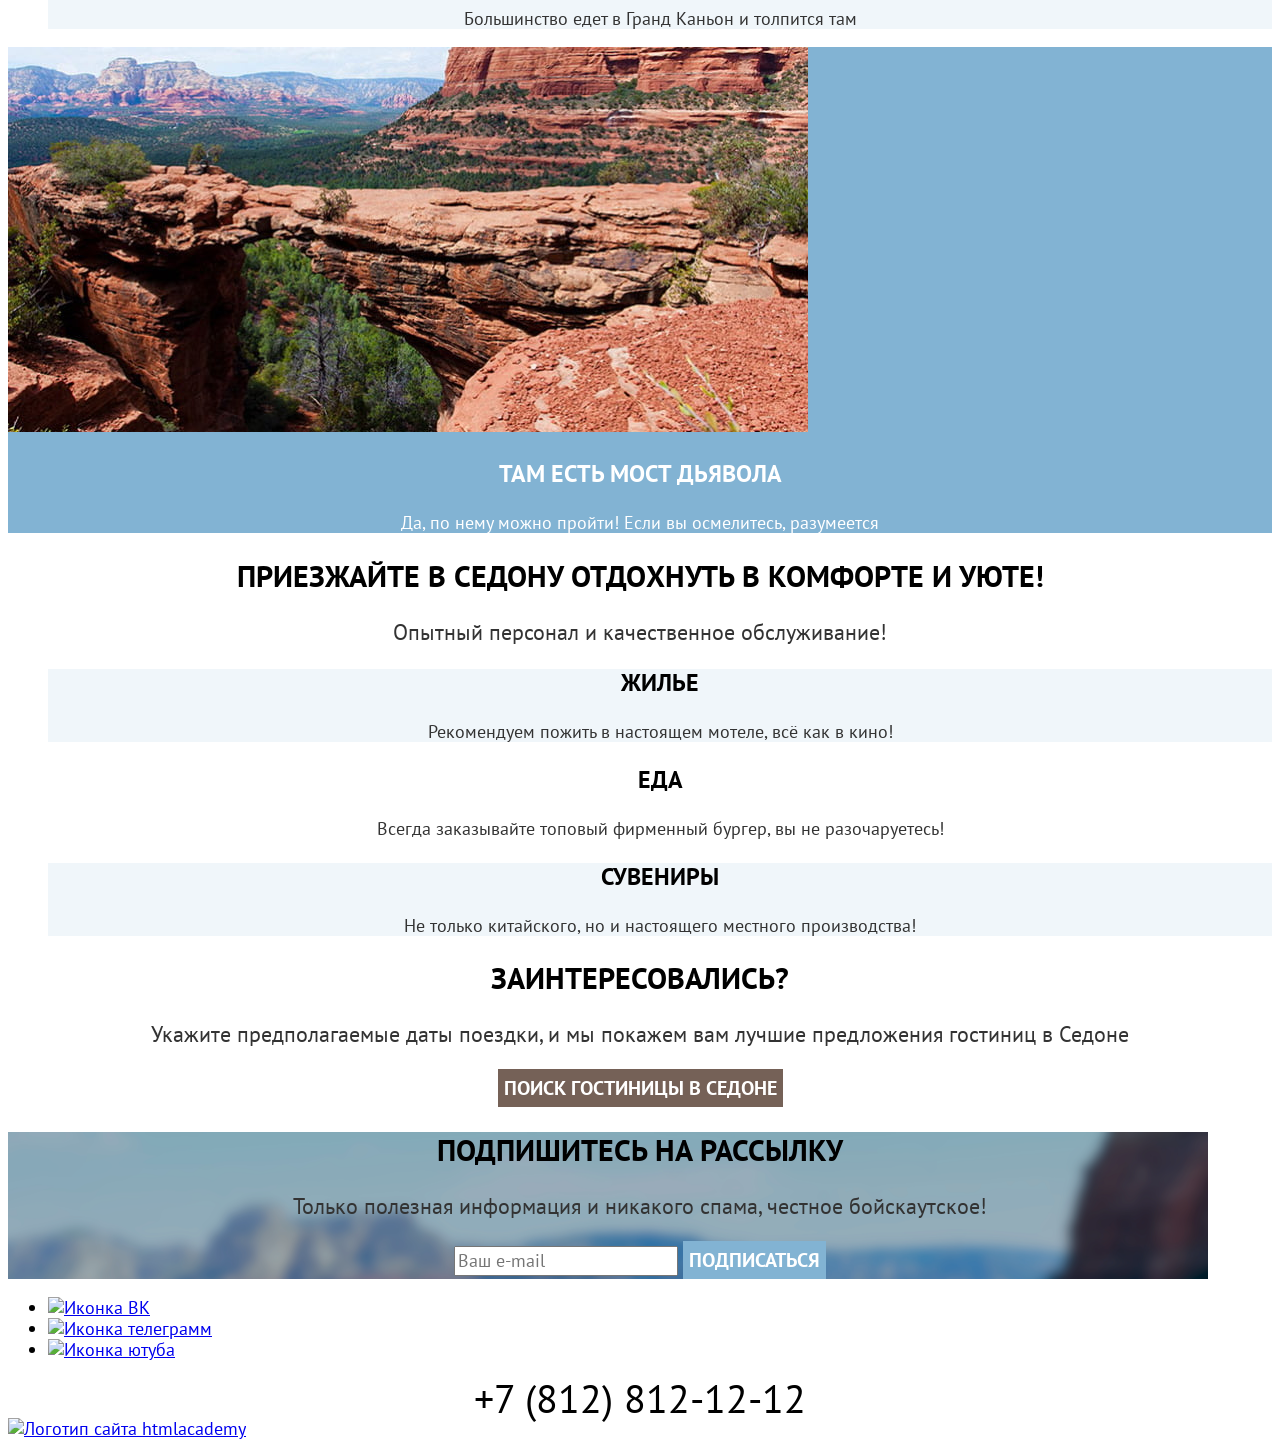
==== commit ca9d29f9: "Исправил ошибки" ====
--- a/index.html
+++ b/index.html
@@ -104,14 +104,14 @@
         <h2 class="search-title">Заинтересовались?</h2>
         <p class="search-paragraph">Укажите предполагаемые даты поездки, и мы покажем вам лучшие предложения
           гостиниц в Седоне</p>
-        <button class="search-button" type="button">Поиск Гостиницы в Седоне</button>
+        <button class="search-button button" type="button">Поиск Гостиницы в Седоне</button>
       </section>
       <section class="appointment">
         <h2 class="appointment-title">Подпишитесь на рассылку</h2>
         <p class="appointment-paragraph">Только полезная информация и никакого спама, честное бойскаутское!</p>
         <form class="appointment-form" action="https://echo/htmlacademy.ru" method="post">
-          <input type="text" name="appointment-email">
-          <button class="appointment-button" type="submit">Подписаться</button>
+          <input class="appointment-input" type="text" name="appointment-email" placeholder="Ваш e-mail">
+          <button class="appointment-button button" type="submit">Подписаться</button>
         </form>
       </section>
     </main>
--- a/styles/styles.css
+++ b/styles/styles.css
@@ -23,6 +23,25 @@
   font-weight: 400;
 }
 
+.visually-hidden {
+  position: absolute;
+  width: 1px;
+  height: 1px;
+  margin: -1px;
+  border: 0;
+  padding: 0;
+  white-space: nowrap;
+  clip-path: inset(100%);
+  clip: rect(0 0 0 0);
+  overflow: hidden;
+}
+
+.button{
+  font-family: "PT Sans";
+  border: none;
+}
+
+
 .page-header {
   background-color: inherit;
   font-size: 20px;
@@ -52,6 +71,7 @@
 .navigation-user-link-here {
   color: #FFF;
   text-decoration: none;
+  text-transform: uppercase;
 }
 
 .image-container {
@@ -106,7 +126,7 @@
   text-transform: uppercase;
 }
 
-.advantages-description, .results-info-hotel, .results-info-price,  .services-item-paragraph, .results-sort {
+.advantages-description,.results-sort, .results-info-hotel, .results-info-price,  .services-item-paragraph, .results-sort {
   font-size: 18px;
   font-weight: 400;
   line-height: 21px;
@@ -135,6 +155,7 @@
   line-height: 36px;
   text-transform: uppercase;
   color: #FFF;
+  font-family: inherit;
 }
 
 .appointment {
@@ -174,12 +195,6 @@
   line-height: 78px;
 }
 
-.navigation-link {
-  font-size: 16px;
-  line-height: 21px;
-  font-weight: 400;
-}
-
 .catalog-filter-title {
   font-size: 20px;
   font-weight: 700;
@@ -263,3 +278,17 @@
   font-weight: 400;
   line-height: 26px;
 }
+
+.services-items,.results-list, .services-item, .advantages-specifications-list {
+  list-style: none;
+}
+
+.appointment-input, .price-input {
+  font-family: inherit;
+  font-size: 18px;
+  line-height: 24px;
+}
+
+.price-input {
+  font-weight: 400;
+}
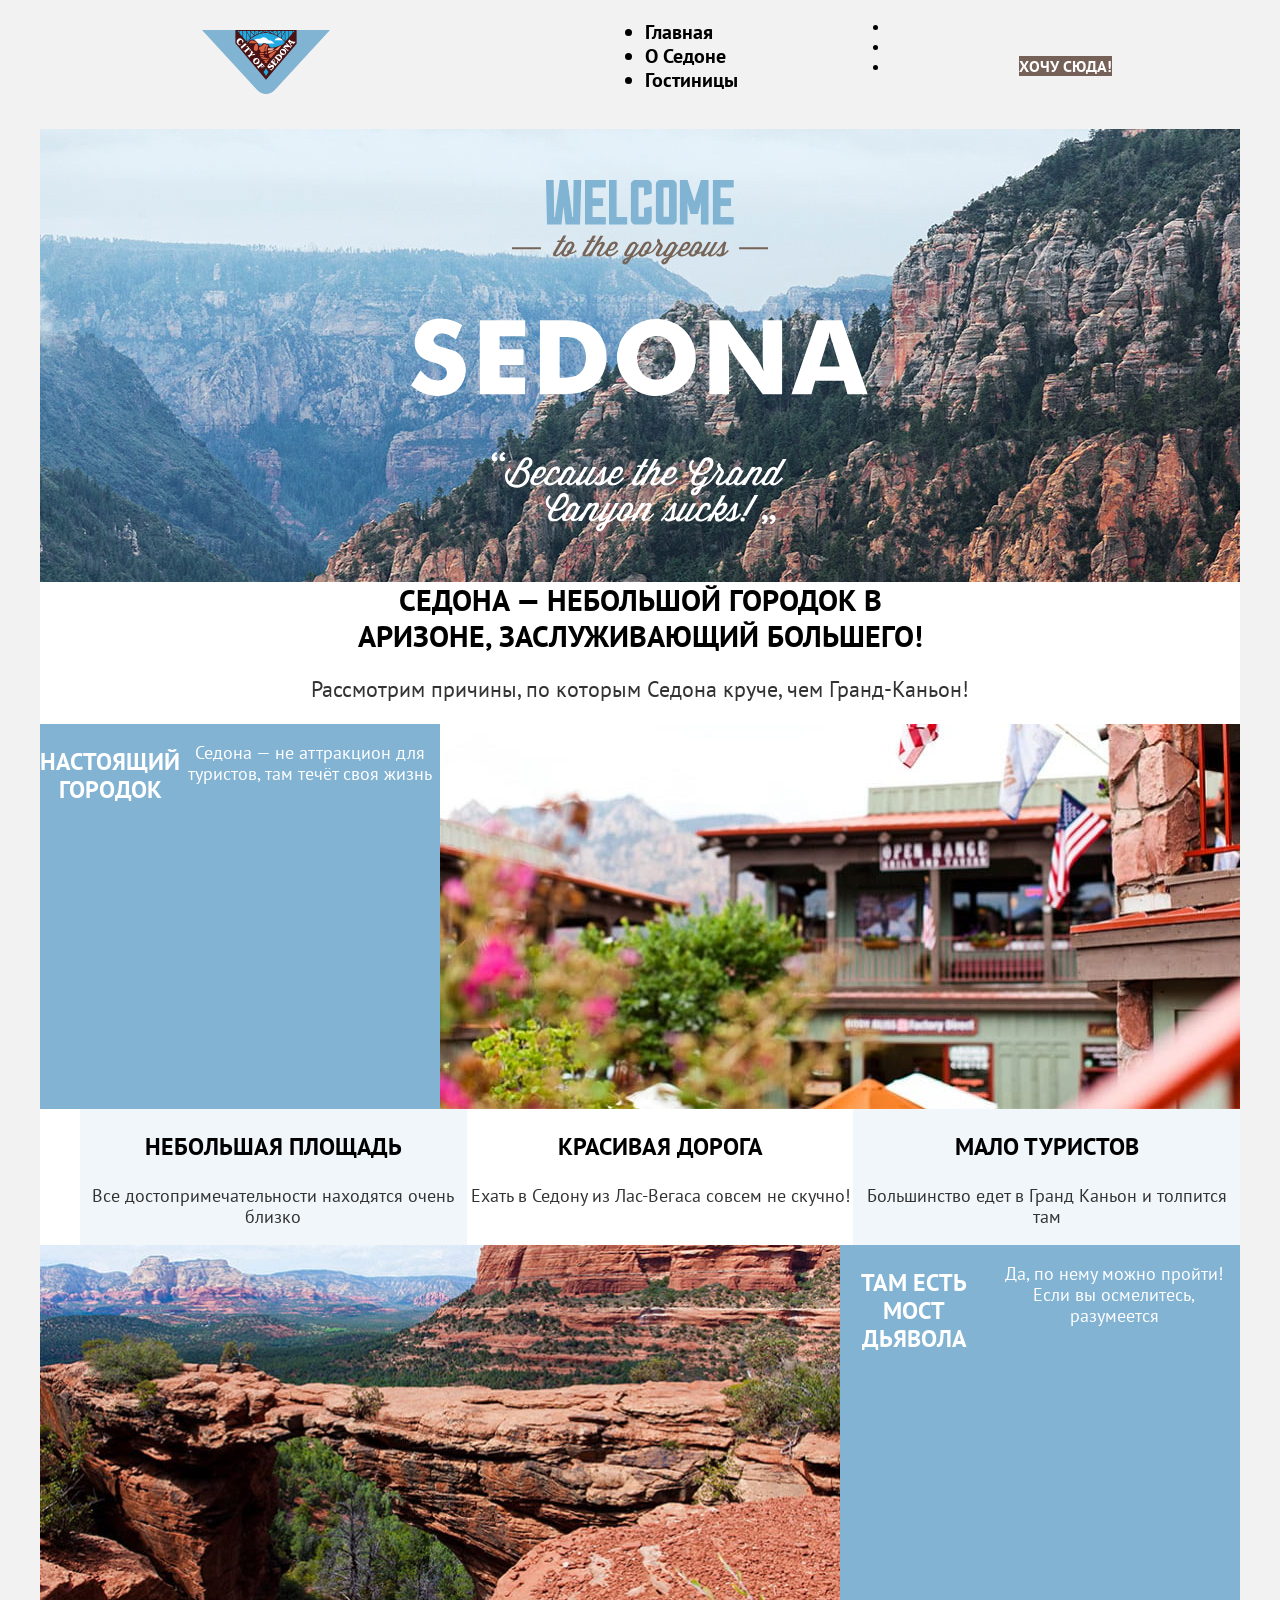
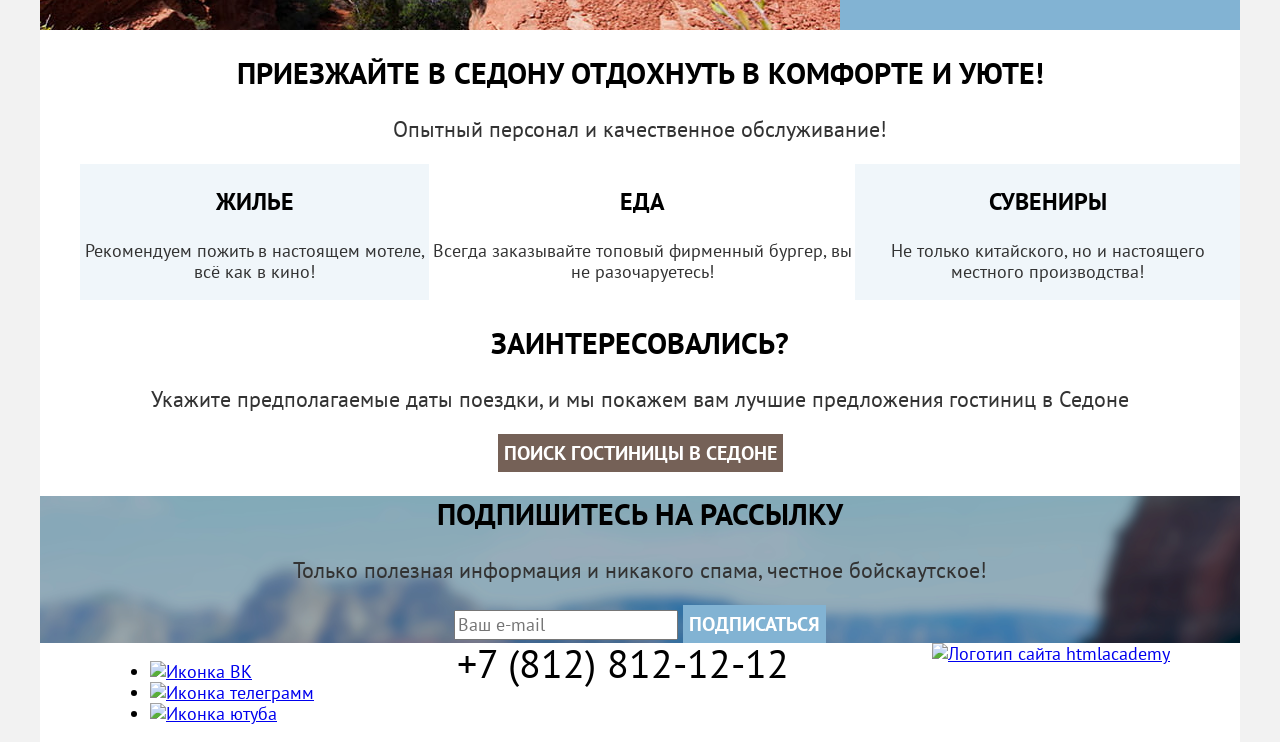
==== commit 044b2407: "Сделал домашку по 5 разделу" ====
--- a/index.html
+++ b/index.html
@@ -8,7 +8,9 @@
   </head>
 
   <body>
-    <header class="page-header">
+
+    <header class="page-header header-container">
+
       <nav class="navigation">
         <a class="navigation-link" href="index.html" aria-current="page">
           <img  class="navigation-logo" src="images/logo.svg" width="138" height="64" alt="Логотип Седона">
@@ -41,8 +43,9 @@
           </li>
         </ul>
       </nav>
+
     </header>
-    <main class="main-index">
+    <main class="main-index main-container">
       <div class = "image-container">
       <h1 class="visually-hidden">Город Седона</h1>
       <img class="logo" src="images/welcome.svg" width="458"  height= "453" alt= "Логотип Города Седона">
@@ -115,7 +118,7 @@
         </form>
       </section>
     </main>
-     <footer class="page-footer">
+     <footer class="page-footer footer-container">
       <h2 class="visually-hidden">Контакты</h2>
       <section class="page-footer-contact">
         <ul class="page-footer-list">
--- a/styles/styles.css
+++ b/styles/styles.css
@@ -14,13 +14,46 @@
   font-display: swap;
 }
 
+html{
+  height: 100%;
+}
+
 body {
+  display: flex;
+  min-height: 100%;
+  flex-direction: column;
   font-family: "PT Sans", sans-serif;
   font-size: 18px;
+  margin: 0;
   line-height: 21px;
+  background-color: #F2F2F2;;
+  color: #000;
+  font-weight: 400;
+}
+
+.header-container {
+  width: 1200px;
+  margin: 0 auto;
   background-color: #FFF;
-  color: #000;
-  font-weight: 400;
+}
+
+.results-container {
+  display: flex;
+}
+
+.footer-container {
+  display: flex;
+  justify-content: space-between;
+  width: 1200px;
+  background-color: #FFF;
+  margin: 0 auto;
+}
+
+.main-container {
+  flex-grow: 1;
+  width: 1200px;
+  margin: 0 auto;
+  background-color: #FFF;
 }
 
 .visually-hidden {
@@ -36,6 +69,11 @@
   overflow: hidden;
 }
 
+.logo {
+  display: block;
+  margin: 0 auto;
+}
+
 .button{
   font-family: "PT Sans";
   border: none;
@@ -48,7 +86,18 @@
   line-height: 24px;
 }
 
+.navigation {
+  display: flex;
+  justify-content: space-between;
+}
+
+.navigation-logo {
+  margin: 30px;
+
+}
+
 .navigation-link {
+  width: 452px;
   text-align: center;
   color: inherit;
   text-decoration: none;
@@ -58,17 +107,15 @@
 }
 
 .navigation-user {
-  font-size: 16px;
-  line-height: 20px;
-  font-weight: 700;
-
-}
-
-.navigation-user-item-here {
+  width: 350px;
+  font-size: 16px;
+  line-height: 20px;
+  font-weight: 700;
+
+}
+
+.navigation-user-link-here {
   background-color: #756157;
-}
-
-.navigation-user-link-here {
   color: #FFF;
   text-decoration: none;
   text-transform: uppercase;
@@ -94,8 +141,19 @@
   color: #333;
 }
 
+.description-title {
+  width: 620px;
+  margin: 0 auto;
+}
+
 .advantages {
-  background-color: #82B3D3;
+  display: flex;
+  background-color: #82B3D3;
+}
+
+.advantages-specifications-list {
+  display: flex;
+  margin: 0;
 }
 
 .advantages-sity-title {
@@ -117,6 +175,11 @@
 
 .advantages-item-square {
   background-color: rgba(131, 179, 211, 0.12);
+  width: 400px;
+}
+
+.advantages-item-road {
+  width: 400px;
 }
 
 .advantages-title {
@@ -131,6 +194,11 @@
   font-weight: 400;
   line-height: 21px;
   color: #333;
+}
+
+
+.services-list {
+  display: flex;
 }
 
 .services-items {
@@ -195,6 +263,11 @@
   line-height: 78px;
 }
 
+.catalog-filter {
+  display: flex;
+  justify-content: space-around;
+}
+
 .catalog-filter-title {
   font-size: 20px;
   font-weight: 700;
@@ -229,6 +302,11 @@
   text-transform: uppercase;
 }
 
+.results-list {
+  display: flex;
+  flex-wrap: wrap;
+}
+
 .results-card-link{
   font-size: 24px;
   font-weight: 700;
@@ -292,3 +370,11 @@
 .price-input {
   font-weight: 400;
 }
+
+.page-footer-contact {
+  margin-left: 70px;;
+}
+
+.page-footer-site {
+  margin-right: 70px;
+}
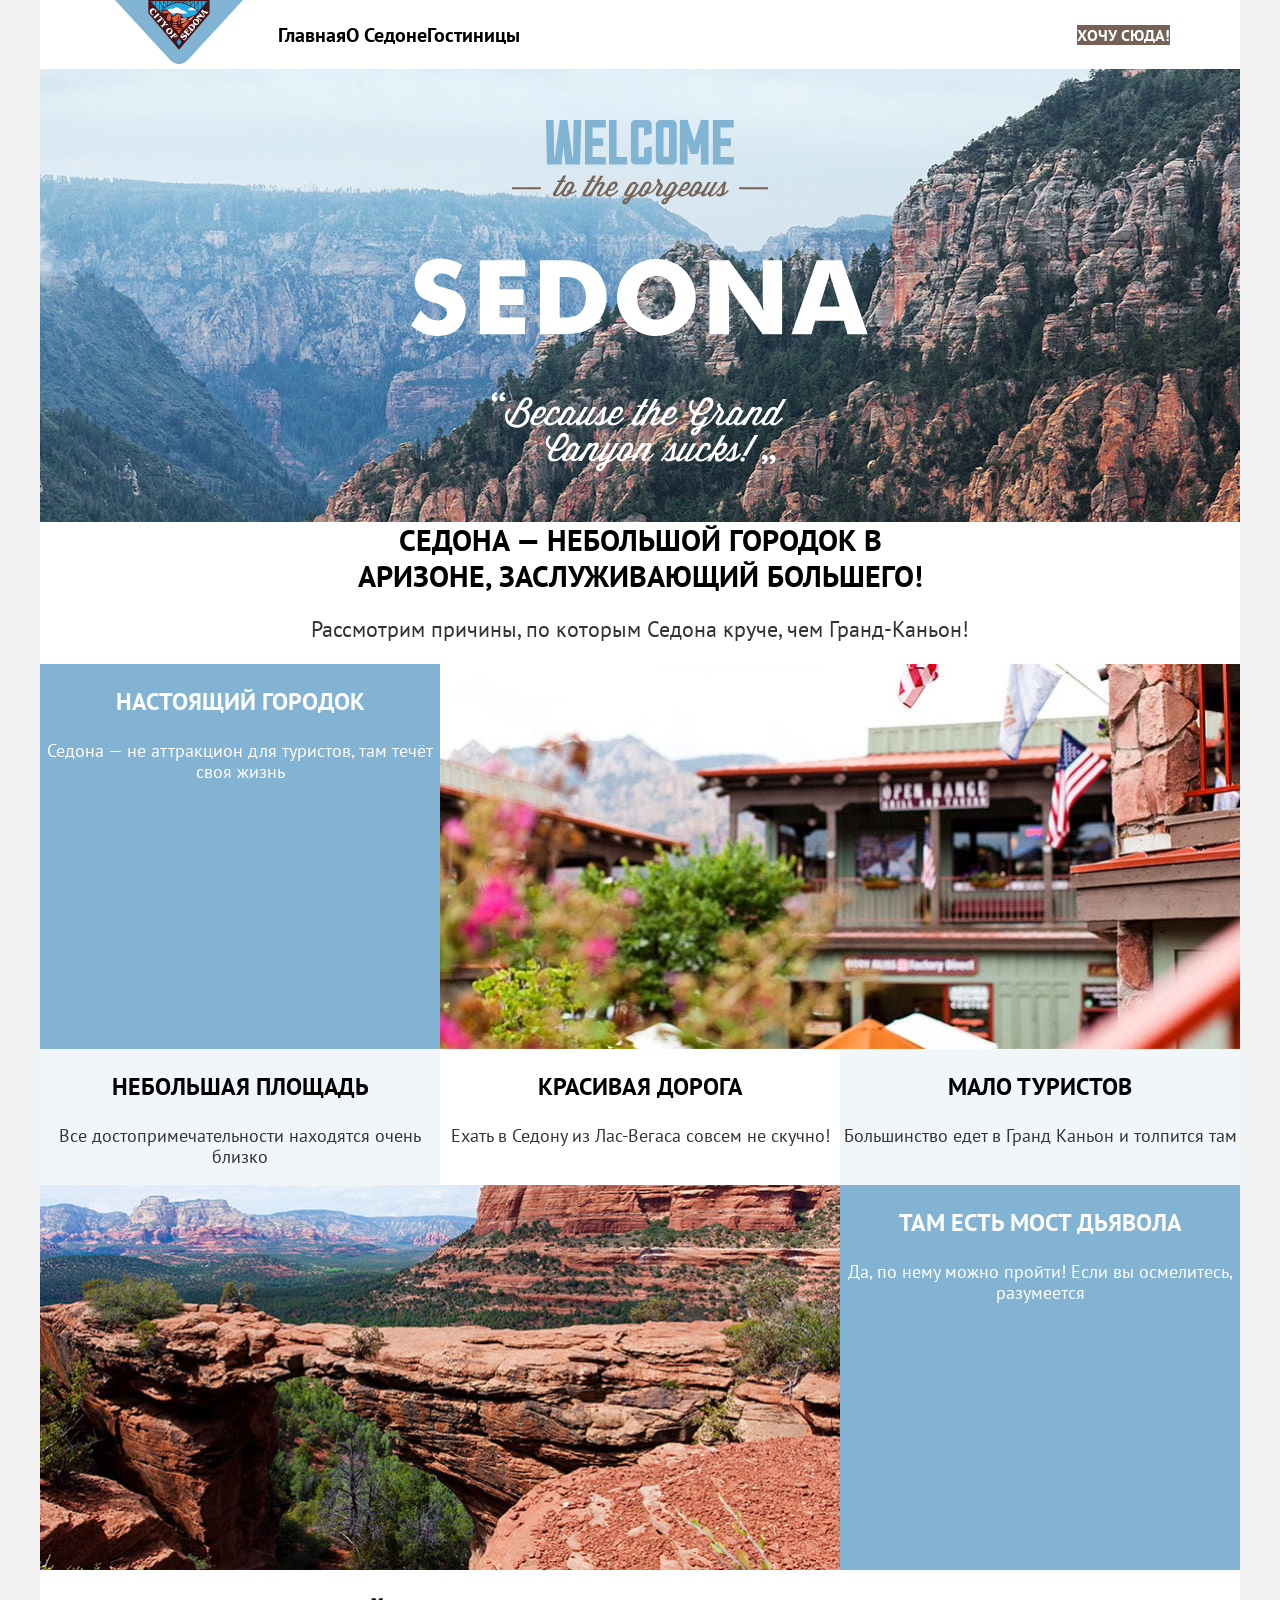
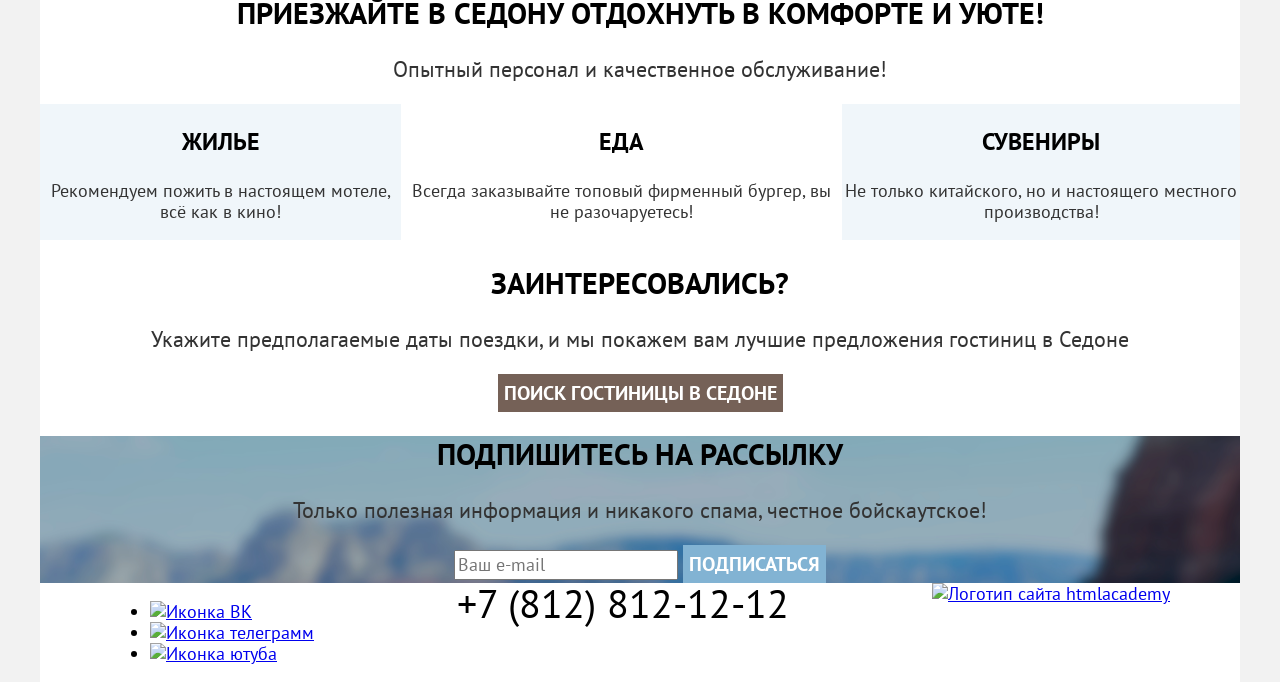
==== commit 6d545c43: "исправил ошибки" ====
--- a/index.html
+++ b/index.html
@@ -8,10 +8,11 @@
   </head>
 
   <body>
-
-    <header class="page-header header-container">
+    <div class = "container">
+    <header class="page-header">
 
       <nav class="navigation">
+        <div class="navigation-container">
         <a class="navigation-link" href="index.html" aria-current="page">
           <img  class="navigation-logo" src="images/logo.svg" width="138" height="64" alt="Логотип Седона">
         </a>
@@ -27,6 +28,7 @@
           <a class="navigation-link" href="catalog.html">Гостиницы</a>
         </li>
         </ul>
+        </div>
         <ul class="navigation-user">
           <li class="navigation-user-item">
             <a class="navigation-user-link" href="#">
@@ -45,7 +47,7 @@
       </nav>
 
     </header>
-    <main class="main-index main-container">
+    <main class="main-index">
       <div class = "image-container">
       <h1 class="visually-hidden">Город Седона</h1>
       <img class="logo" src="images/welcome.svg" width="458"  height= "453" alt= "Логотип Города Седона">
@@ -58,8 +60,10 @@
       </section>
       <h2 class="visually-hidden">Преимущества</h2>
       <section class="advantages">
+        <div class = "advantages-container">
         <h3 class="advantages-sity-title">Настоящий городок</h2>
           <p class="advantages-sity-descriptions">Седона — не аттракцион для туристов, там течёт своя жизнь</p>
+          </div>
           <img class="photo-home" src="images/home-sedona.jpg" width="800" height="385" alt="Домик города Седона">
       </section>
       <section class="advantages-specifications">
@@ -79,9 +83,12 @@
         </ul>
       </section>
       <section class="advantages">
+
         <img class="img-home" src="images/canyon.jpg" width="800"  height="385"  alt="Мост дьявола">
+        <div class = "advantages-container">
         <h3 class="advantages-sity-title">Там есть мост дьявола</h2>
           <p class="advantages-sity-descriptions">Да, по нему можно пройти! Если вы осмелитесь, разумеется</p>
+          </div>
       </section>
       <section class="services">
         <h2 class="services-title">Приезжайте в Седону отдохнуть в комфорте и уюте!</h2>
@@ -118,7 +125,7 @@
         </form>
       </section>
     </main>
-     <footer class="page-footer footer-container">
+     <footer class="page-footer">
       <h2 class="visually-hidden">Контакты</h2>
       <section class="page-footer-contact">
         <ul class="page-footer-list">
@@ -151,7 +158,7 @@
         </a>
       </section>
     </footer>
-
+    </div>
   </body>
 
 </html>
--- a/styles/styles.css
+++ b/styles/styles.css
@@ -12,6 +12,10 @@
   font-weight: 700;
   src: url(../fonts/ptsans-700.woff2) format("woff2");
   font-display: swap;
+}
+
+*, *::before, *::after {
+  box-sizing: border-box;
 }
 
 html{
@@ -31,29 +35,32 @@
   font-weight: 400;
 }
 
-.header-container {
-  width: 1200px;
+.container {
+  display: flex;
+  min-height: 100%;
+  flex-direction: column;
+   width: 1200px;
   margin: 0 auto;
   background-color: #FFF;
 }
 
+
 .results-container {
   display: flex;
 }
 
-.footer-container {
+.page-footer {
   display: flex;
   justify-content: space-between;
   width: 1200px;
   background-color: #FFF;
   margin: 0 auto;
-}
-
-.main-container {
+  padding: 0 70px;
+}
+
+.main-index {
   flex-grow: 1;
-  width: 1200px;
-  margin: 0 auto;
-  background-color: #FFF;
+
 }
 
 .visually-hidden {
@@ -84,20 +91,27 @@
   background-color: inherit;
   font-size: 20px;
   line-height: 24px;
+  background-color: #FFF;
+}
+
+.navigation-logo {
+  margin-right: 30px;
 }
 
 .navigation {
+  padding: 0 70px;
   display: flex;
   justify-content: space-between;
 }
 
-.navigation-logo {
-  margin: 30px;
-
+.navigation-list {
+  display: flex;
+  list-style: none;
+  margin: 0;
+  padding: 0;
 }
 
 .navigation-link {
-  width: 452px;
   text-align: center;
   color: inherit;
   text-decoration: none;
@@ -106,8 +120,17 @@
   line-height: 24px;
 }
 
+.navigation-container{
+  display: flex;
+  align-items: center;
+}
+
 .navigation-user {
-  width: 350px;
+  display: flex;
+  align-items: center;
+  margin: 0;
+  padding: 0;
+  list-style: none;
   font-size: 16px;
   line-height: 20px;
   font-weight: 700;
@@ -152,6 +175,7 @@
 }
 
 .advantages-specifications-list {
+  padding: 0;
   display: flex;
   margin: 0;
 }
@@ -198,6 +222,8 @@
 
 
 .services-list {
+  margin: 0;
+  padding: 0;
   display: flex;
 }
 
@@ -303,8 +329,13 @@
 }
 
 .results-list {
-  display: flex;
-  flex-wrap: wrap;
+  padding: 0;
+  margin: 0;
+
+}
+
+.results-item {
+  width: 400px;
 }
 
 .results-card-link{
@@ -370,11 +401,3 @@
 .price-input {
   font-weight: 400;
 }
-
-.page-footer-contact {
-  margin-left: 70px;;
-}
-
-.page-footer-site {
-  margin-right: 70px;
-}
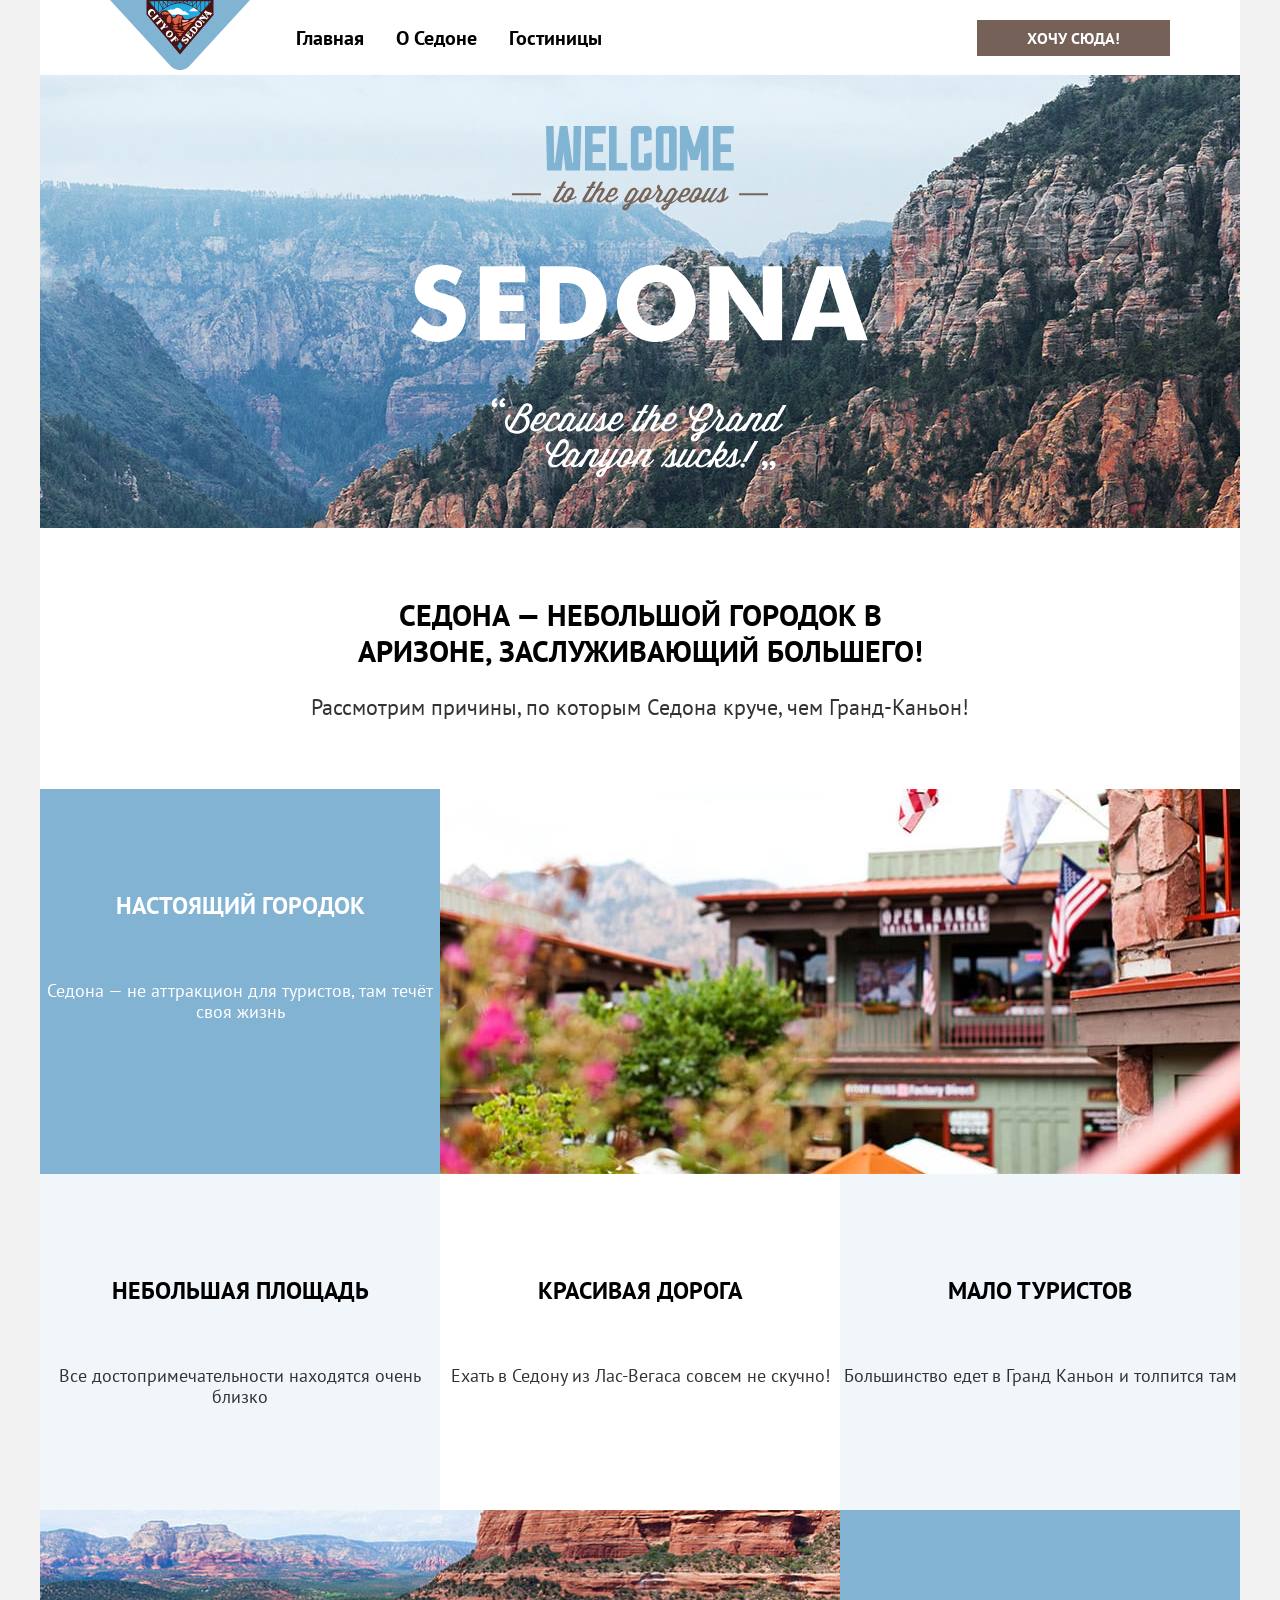
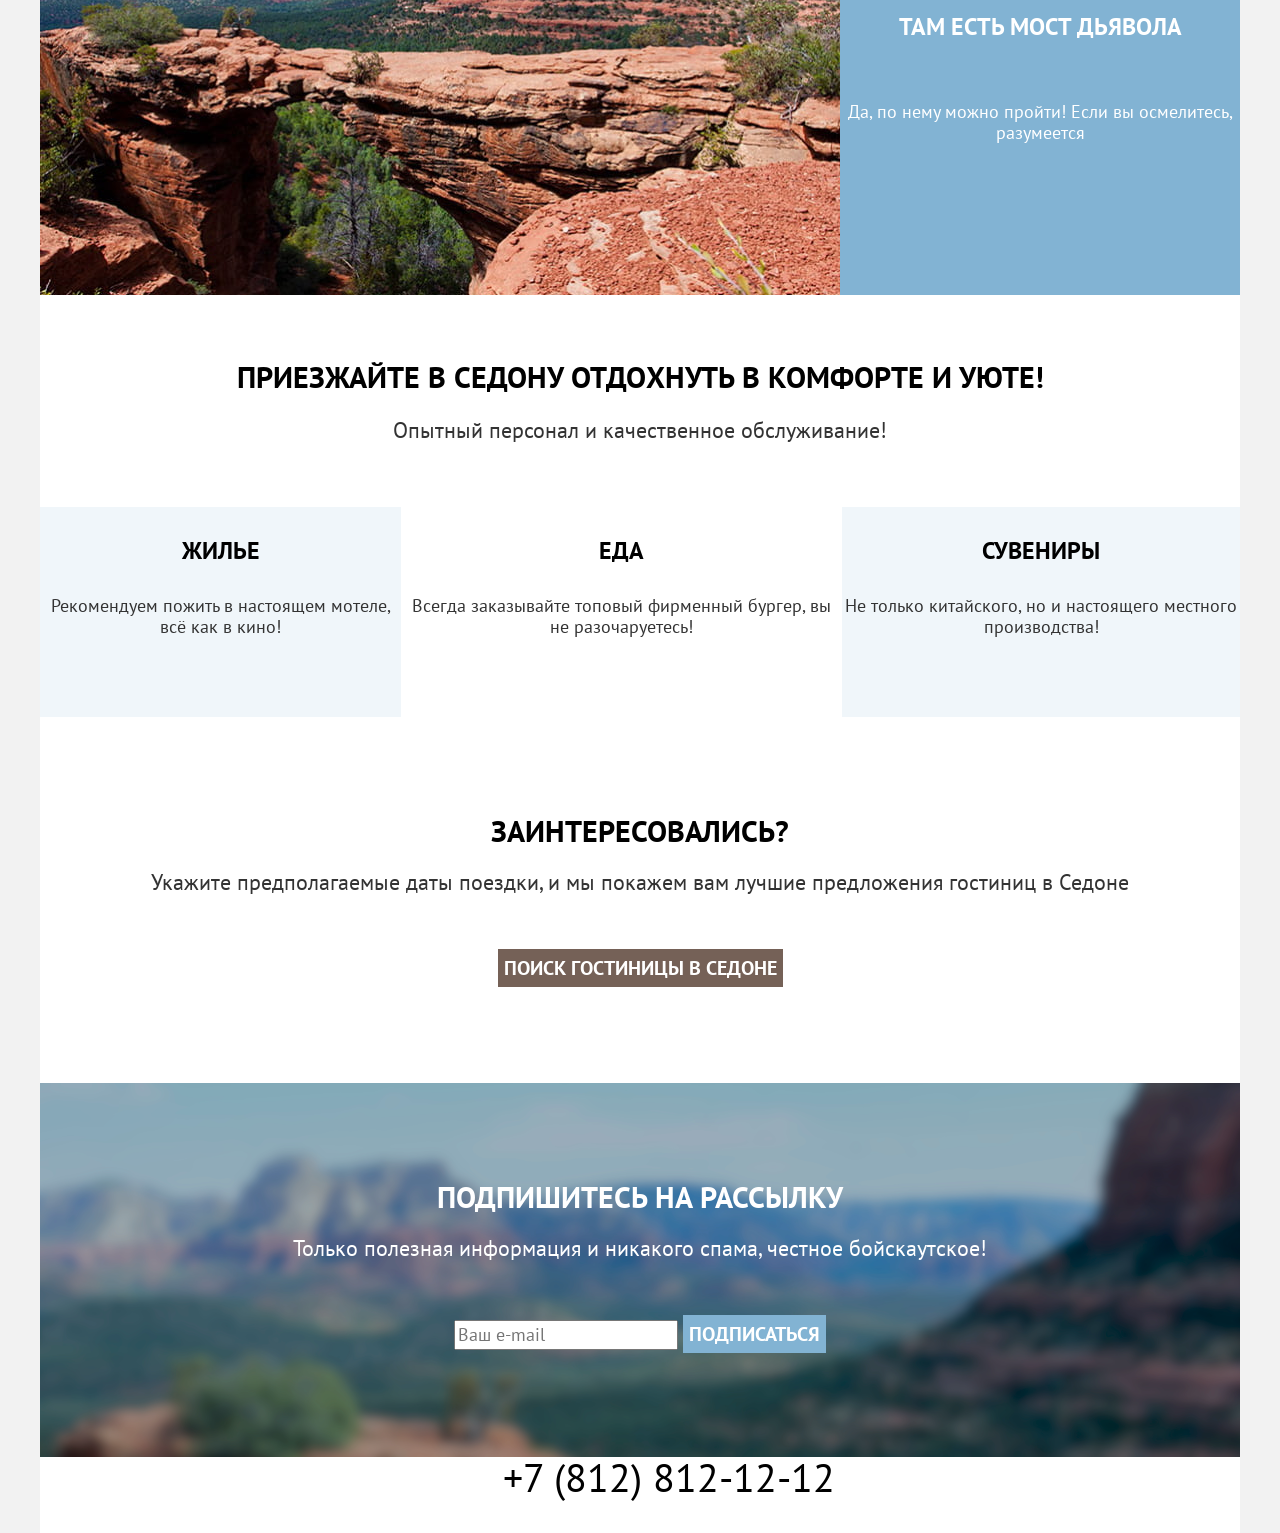
==== commit 63031bbc: "Сделал домашку по 6 разделу" ====
--- a/index.html
+++ b/index.html
@@ -13,8 +13,8 @@
 
       <nav class="navigation">
         <div class="navigation-container">
-        <a class="navigation-link" href="index.html" aria-current="page">
-          <img  class="navigation-logo" src="images/logo.svg" width="138" height="64" alt="Логотип Седона">
+        <a class="navigation-link-logo" href="index.html" aria-current="page">
+          <img  class="navigation-logo" src="images/logo.svg" width="140" height="70" alt="Логотип Седона">
         </a>
         <ul class="navigation-list">
         </li>
@@ -116,7 +116,7 @@
           гостиниц в Седоне</p>
         <button class="search-button button" type="button">Поиск Гостиницы в Седоне</button>
       </section>
-      <section class="appointment">
+      <section class="appointment appointment-color">
         <h2 class="appointment-title">Подпишитесь на рассылку</h2>
         <p class="appointment-paragraph">Только полезная информация и никакого спама, честное бойскаутское!</p>
         <form class="appointment-form" action="https://echo/htmlacademy.ru" method="post">
@@ -130,18 +130,18 @@
       <section class="page-footer-contact">
         <ul class="page-footer-list">
           <li class="page-footer-item">
-            <a class="page-footer-item-vk" href="https://vk.com/htmlacademy" target="_blank">
-              <img class="page-footer-item-vk-logo" src=""  alt="Иконка ВК">
+            <a class="page-footer-item" href="https://vk.com/htmlacademy" target="_blank">
+              <span class = "visually-hidden">Иконка ВК</span>
             </a>
           </li>
           <li class="page-footer-item">
-            <a class="page-footer-item-tg" href="https://t.me/htmlacademy" target="_blank">
-              <img class="page-footer-item-tg-logo" src="" alt="Иконка телеграмм">
+            <a class="page-footer-item" href="https://t.me/htmlacademy" target="_blank">
+              <span class = "visually-hidden">Иконка Телеграмм</span>
             </a>
           </li>
           <li class="page-footer-item">
-            <a class="page-footer-item-youtube" href="https://www.youtube.com/user/htmlacademyru" target="_blank">
-              <img class="page-footer-item-vk-youtube" src=""  alt="Иконка ютуба">
+            <a class="page-footer-item" href="https://www.youtube.com/user/htmlacademyru" target="_blank">
+              <span class = "visually-hidden">Иконка Ютуб</span>
             </a>
           </li>
         </ul>
@@ -154,7 +154,7 @@
       </section>
       <section class="page-footer-site">
         <a class="page-footer-site-link" href="https://htmlacademy.ru/" target="_blank">
-          <img class="page-footer-site-logo" src=""  alt="Логотип сайта htmlacademy">
+          <span class="visually-hidden">Логотип сайта HTML Академия</span>
         </a>
       </section>
     </footer>
--- a/styles/styles.css
+++ b/styles/styles.css
@@ -62,6 +62,7 @@
   flex-grow: 1;
 
 }
+
 
 .visually-hidden {
   position: absolute;
@@ -88,6 +89,7 @@
 
 
 .page-header {
+
   background-color: inherit;
   font-size: 20px;
   line-height: 24px;
@@ -106,12 +108,15 @@
 
 .navigation-list {
   display: flex;
+  flex-wrap:wrap;
   list-style: none;
   margin: 0;
   padding: 0;
 }
 
-.navigation-link {
+.navigation-link{
+  display: block;
+  padding:20px 16px;
   text-align: center;
   color: inherit;
   text-decoration: none;
@@ -127,6 +132,7 @@
 
 .navigation-user {
   display: flex;
+  flex-wrap: wrap;
   align-items: center;
   margin: 0;
   padding: 0;
@@ -137,7 +143,15 @@
 
 }
 
+.navigation-user-link {
+  display: block;
+  min-width: 20px;
+  min-height: 20px;
+  padding:22px  12px;
+}
+
 .navigation-user-link-here {
+  padding: 8px 50px;
   background-color: #756157;
   color: #FFF;
   text-decoration: none;
@@ -166,13 +180,18 @@
 
 .description-title {
   width: 620px;
-  margin: 0 auto;
+  margin: 69px auto 25px;
+}
+
+.description-paragraph {
+  margin-bottom: 69px;
 }
 
 .advantages {
   display: flex;
   background-color: #82B3D3;
 }
+
 
 .advantages-specifications-list {
   padding: 0;
@@ -207,10 +226,24 @@
 }
 
 .advantages-title {
+  margin: 103px auto 0;
   font-size: 24px;
   font-weight: 700;
   line-height: 28px;
   text-transform: uppercase;
+}
+
+.advantages-sity-title {
+  margin: 103px auto 0;
+
+}
+
+.advantages-sity-descriptions {
+  margin: 60px auto 103px;
+}
+
+.advantages-description {
+   margin: 60px auto 103px;
 }
 
 .advantages-description,.results-sort, .results-info-hotel, .results-info-price,  .services-item-paragraph, .results-sort {
@@ -227,15 +260,45 @@
   display: flex;
 }
 
+.services-paragraph {
+  margin-bottom: 64px;
+}
+
+.services-title {
+  margin-top: 64px;
+  margin-bottom: 20px;
+}
+
 .services-items {
   background-color: rgba(131, 179, 211, 0.12);
 }
 
 .services-item-title {
+  margin-top:30px;
+  margin-bottom: 30px;
   font-size: 24px;
   font-weight: 700;
   line-height: 28px;
   text-transform: uppercase;
+}
+
+.services-item-paragraph {
+  margin-bottom: 80px;
+}
+
+.search{
+  margin-top: 96px;
+}
+
+.search-title {
+  margin-top: 0;
+  padding: 0;
+  margin-bottom: 20px;
+}
+
+.search-paragraph {
+  margin-top:  0;
+  margin-bottom: 54px;
 }
 
 .search, .services,.page-footer-phone-address, .advantages-specifications, .description, .navigation-user-item-here, .appointment, .appointment-inner{
@@ -243,6 +306,7 @@
 }
 
 .search-button {
+  margin-bottom: 96px;
   background-color: #756157;
   font-size: 20px;
   font-weight: 700;
@@ -253,12 +317,25 @@
 }
 
 .appointment {
+  padding-top: 96px;
   background-image: url("../images/Subscribe.png");
   background-color: #FFF;
   background-repeat: no-repeat;
 }
 
+.appointment-title {
+  margin-top: 0;
+  margin-bottom: 20px;
+}
+
+.appointment-paragraph {
+  margin-top: 0;
+  margin-bottom: 54px;
+}
+
+
 .appointment-button {
+  margin-bottom: 104px;
   background-color: #82B3D3;
   font-size: 20px;
   font-weight: 700;
@@ -277,6 +354,7 @@
 }
 
 .container-photo{
+  padding-top: 35px;
   background-color: #000;
   background-image: url("../images/filtr.png");
   background-repeat: no-repeat;
@@ -322,6 +400,8 @@
 }
 
 .results-title {
+  margin-top: 40px;
+  margin-bottom: 50px;
   font-size: 30px;
   font-weight: 700;
   line-height: 36px;
@@ -345,6 +425,25 @@
   text-transform: uppercase;
   color: inherit;
   text-decoration: none;
+}
+
+
+.results-view-link{
+  display: block;
+  padding: 14px 12px;
+  min-width:14px ;
+  min-height: 12px;
+  margin-right: 8px;
+}
+
+.results-container {
+  display: flex;
+  justify-content: space-between;
+}
+
+.results-controls {
+  display: flex;
+  align-items: center;
 }
 
 .results-actions-detailed {
@@ -373,7 +472,22 @@
   text-transform: uppercase;
 }
 
+.pagination{
+  margin: 0;
+  padding: 0;
+  display: flex;
+  list-style: none;
+}
+
+.pagination-item:not(:last-child){
+  margin-right: 8px;
+}
+
 .pagination-link{
+  display: block;
+  width: 60px;
+  height: 60px;
+  margin: auto;
   background-color: #82B3D3;
   font-size: 20px;
   color: #FFF;
@@ -401,3 +515,54 @@
 .price-input {
   font-weight: 400;
 }
+
+.appointment-color, .appointment-paragraph {
+  color:#FFF;
+}
+
+.page-footer-list {
+  list-style: none;
+  display: flex;
+  flex-wrap: wrap;
+}
+
+.page-footer-item {
+  min-height: 17px;
+  min-width: 24px;
+  display: block;
+  padding: 10px;
+}
+
+.page-footer-site-link {
+  display: block;
+  min-width: 115px;
+  min-height: 33px;
+}
+
+.navigation-breadcrumbs-link {
+  display: block;
+}
+
+.breadcrumbs-list {
+  margin: 0;
+  padding: 0;
+  list-style: none;
+  display: flex;
+  flex-wrap: wrap;
+}
+
+.breadcrumbs-item {
+  margin-right: 10px;
+  display: block;
+  min-width: 12px;
+  min-height: 12px;
+}
+
+.inner-header-title {
+  margin-top: 0;
+  margin-bottom: 8px;
+}
+
+.main-inner {
+  padding: 70px;
+}
